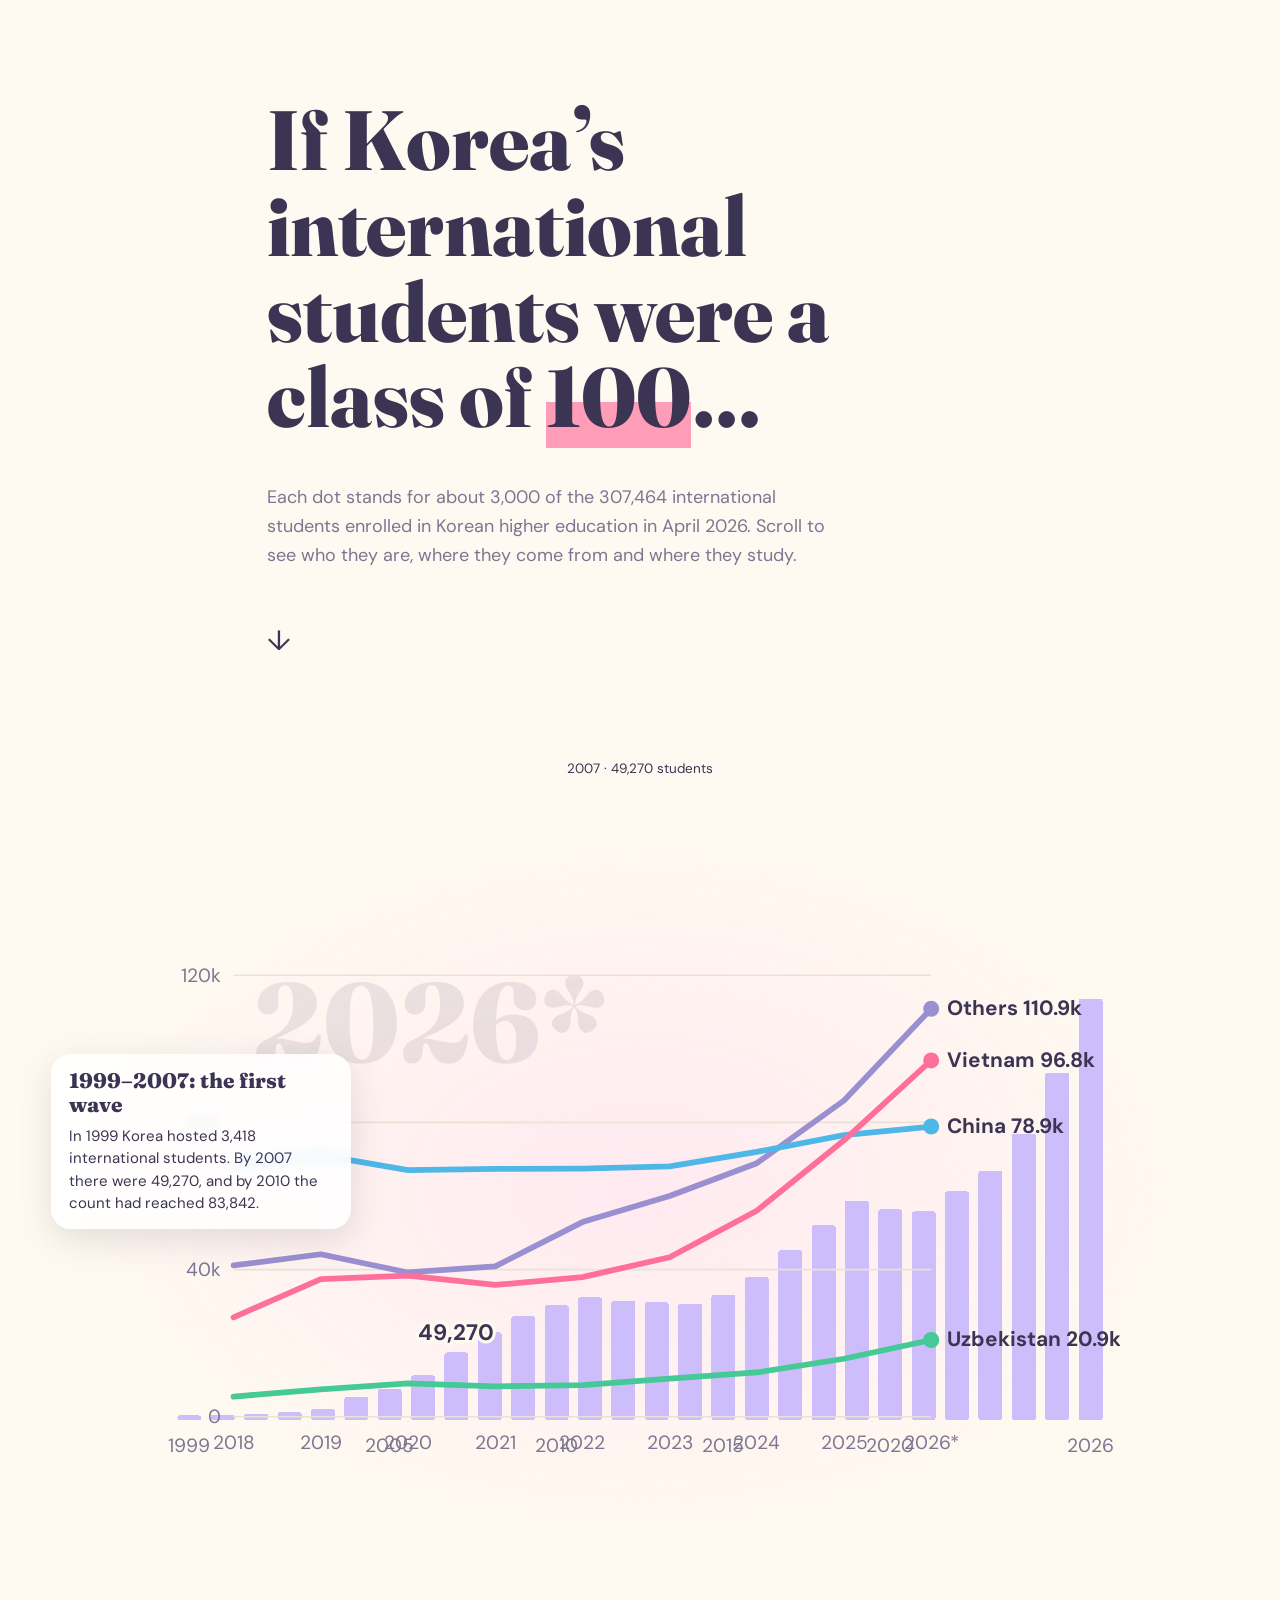
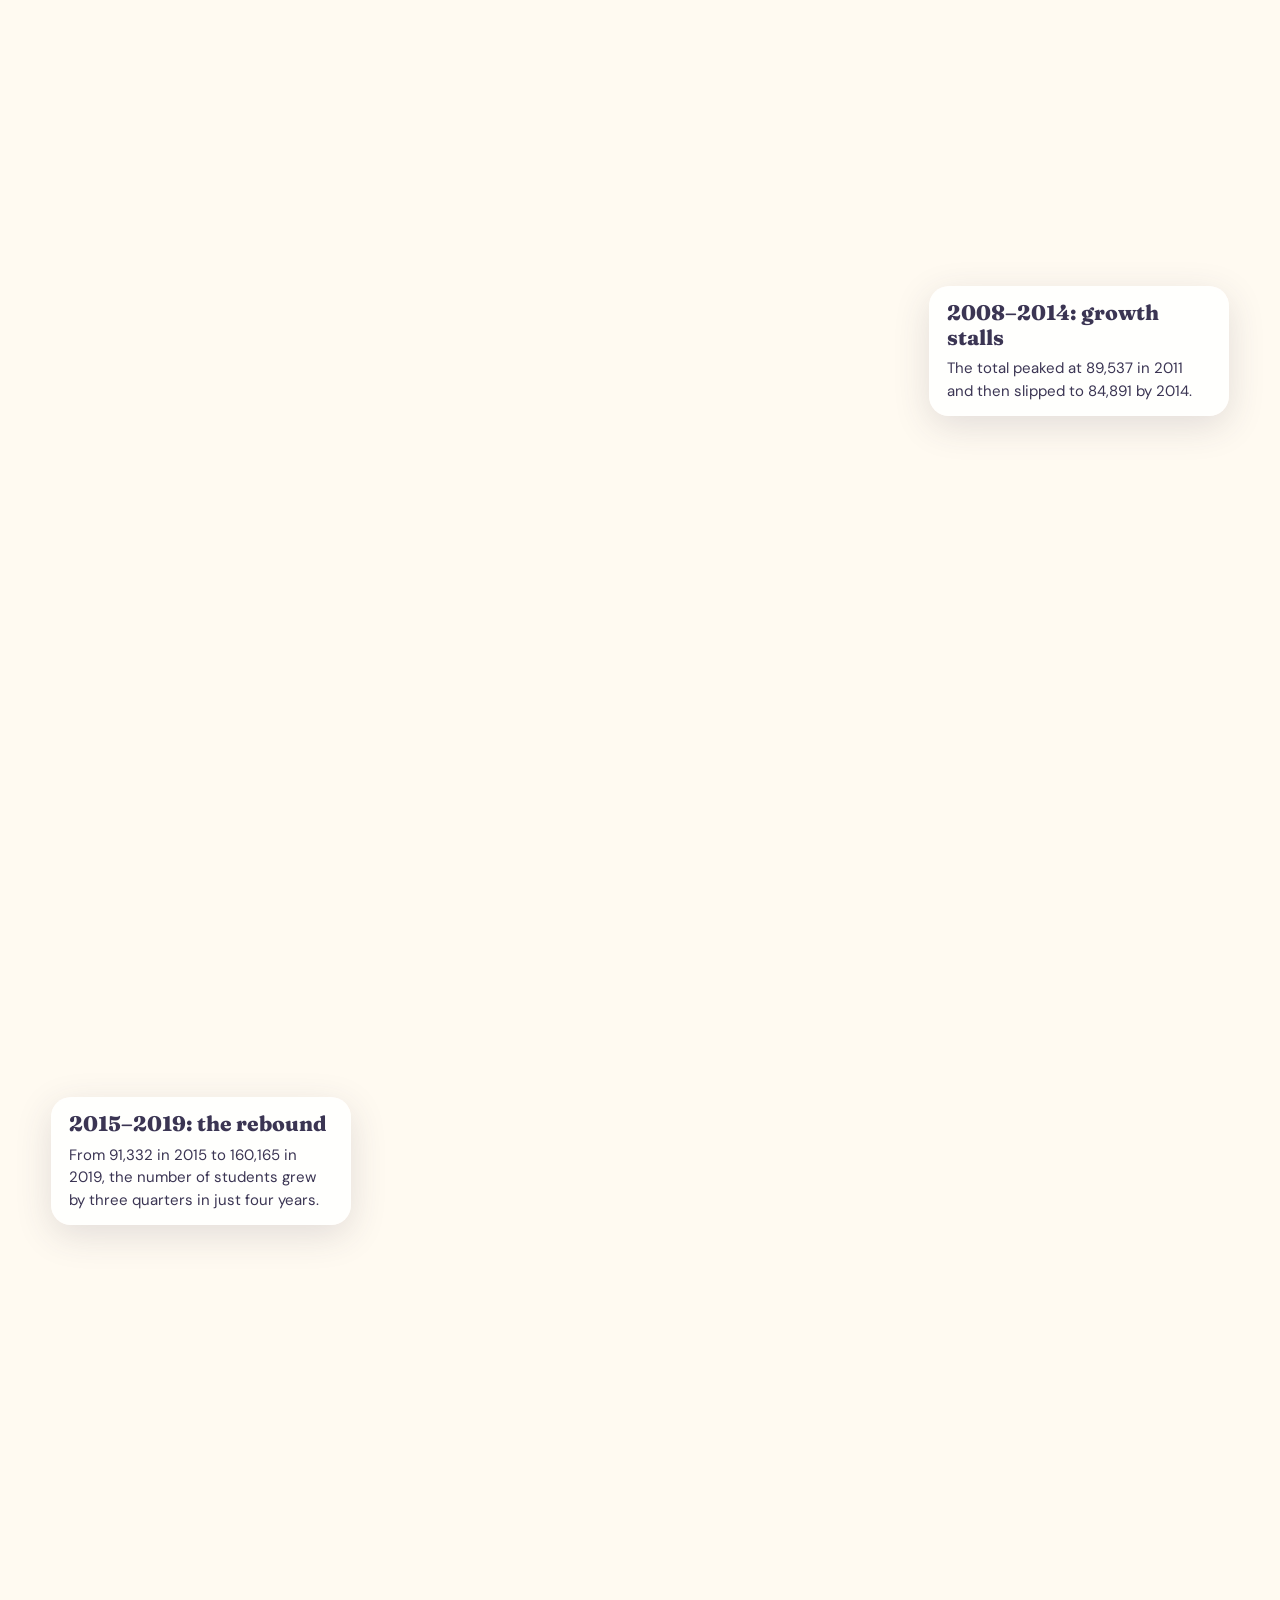
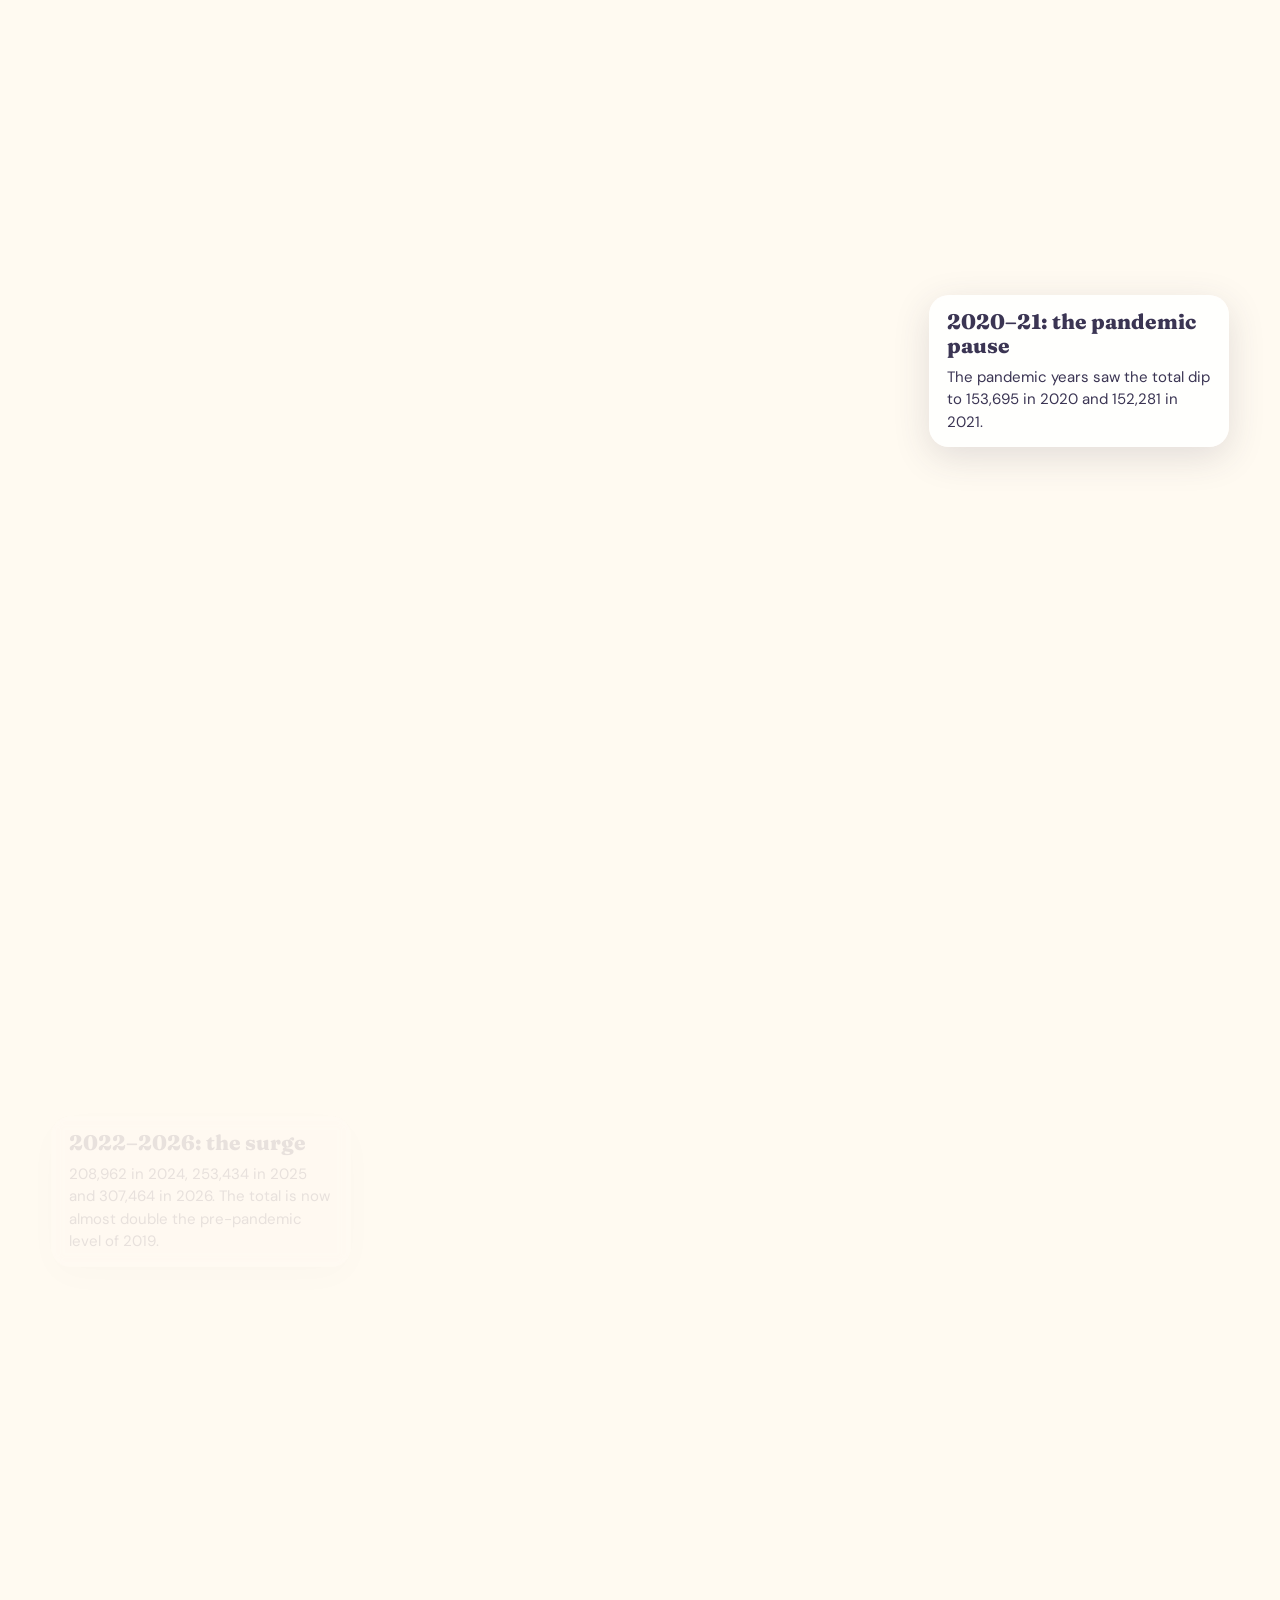
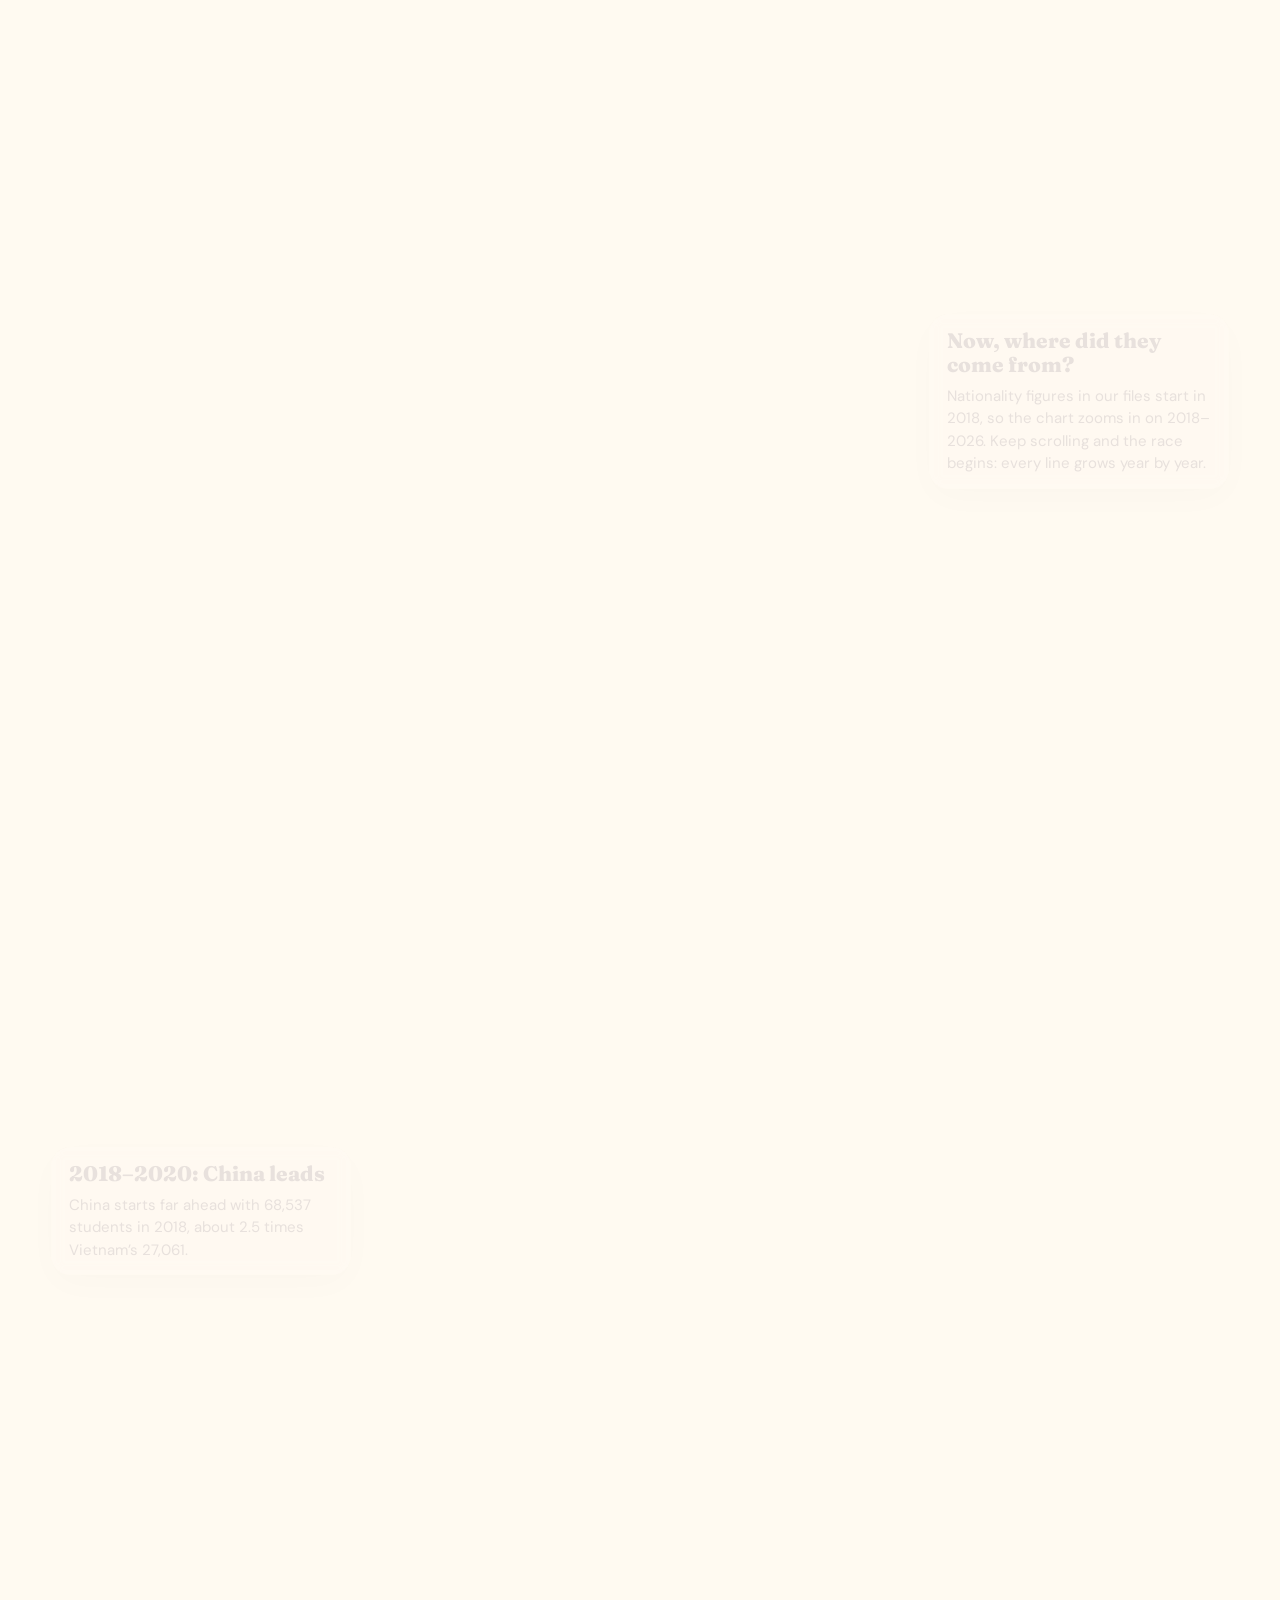
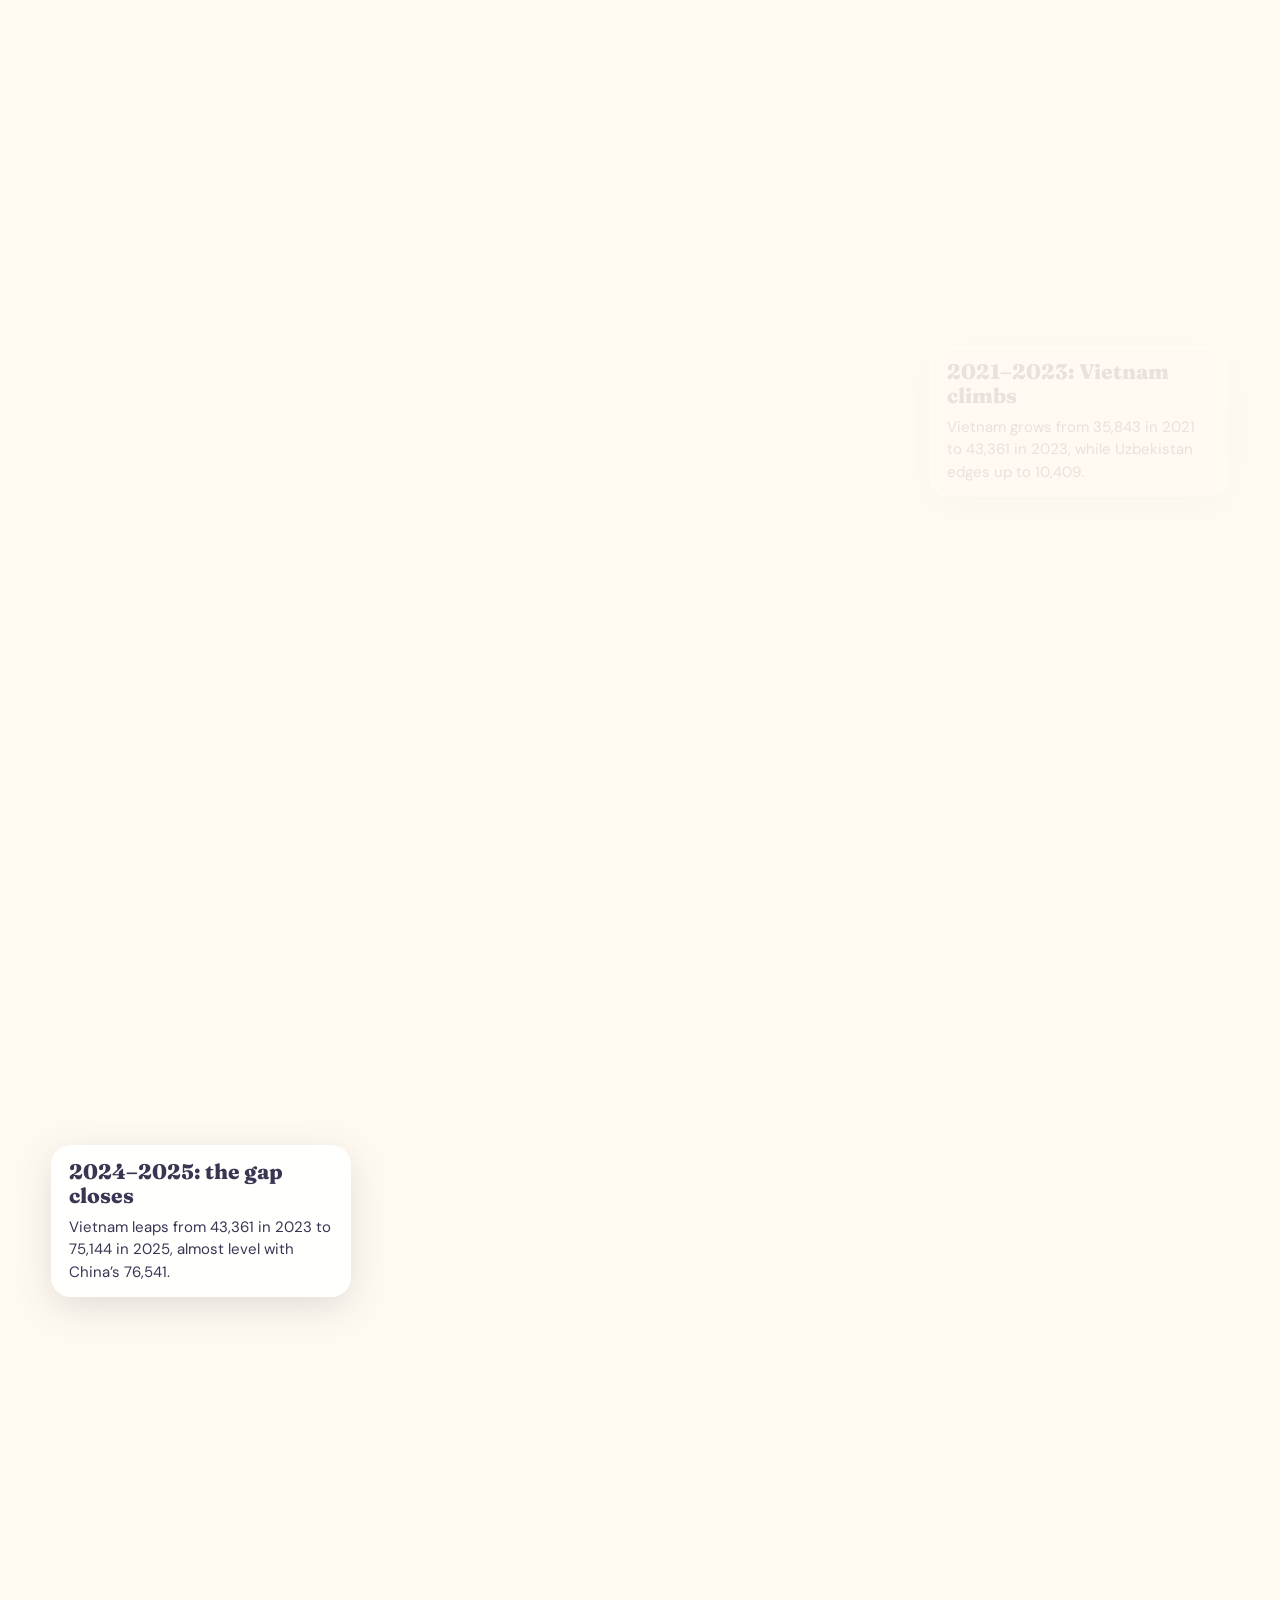
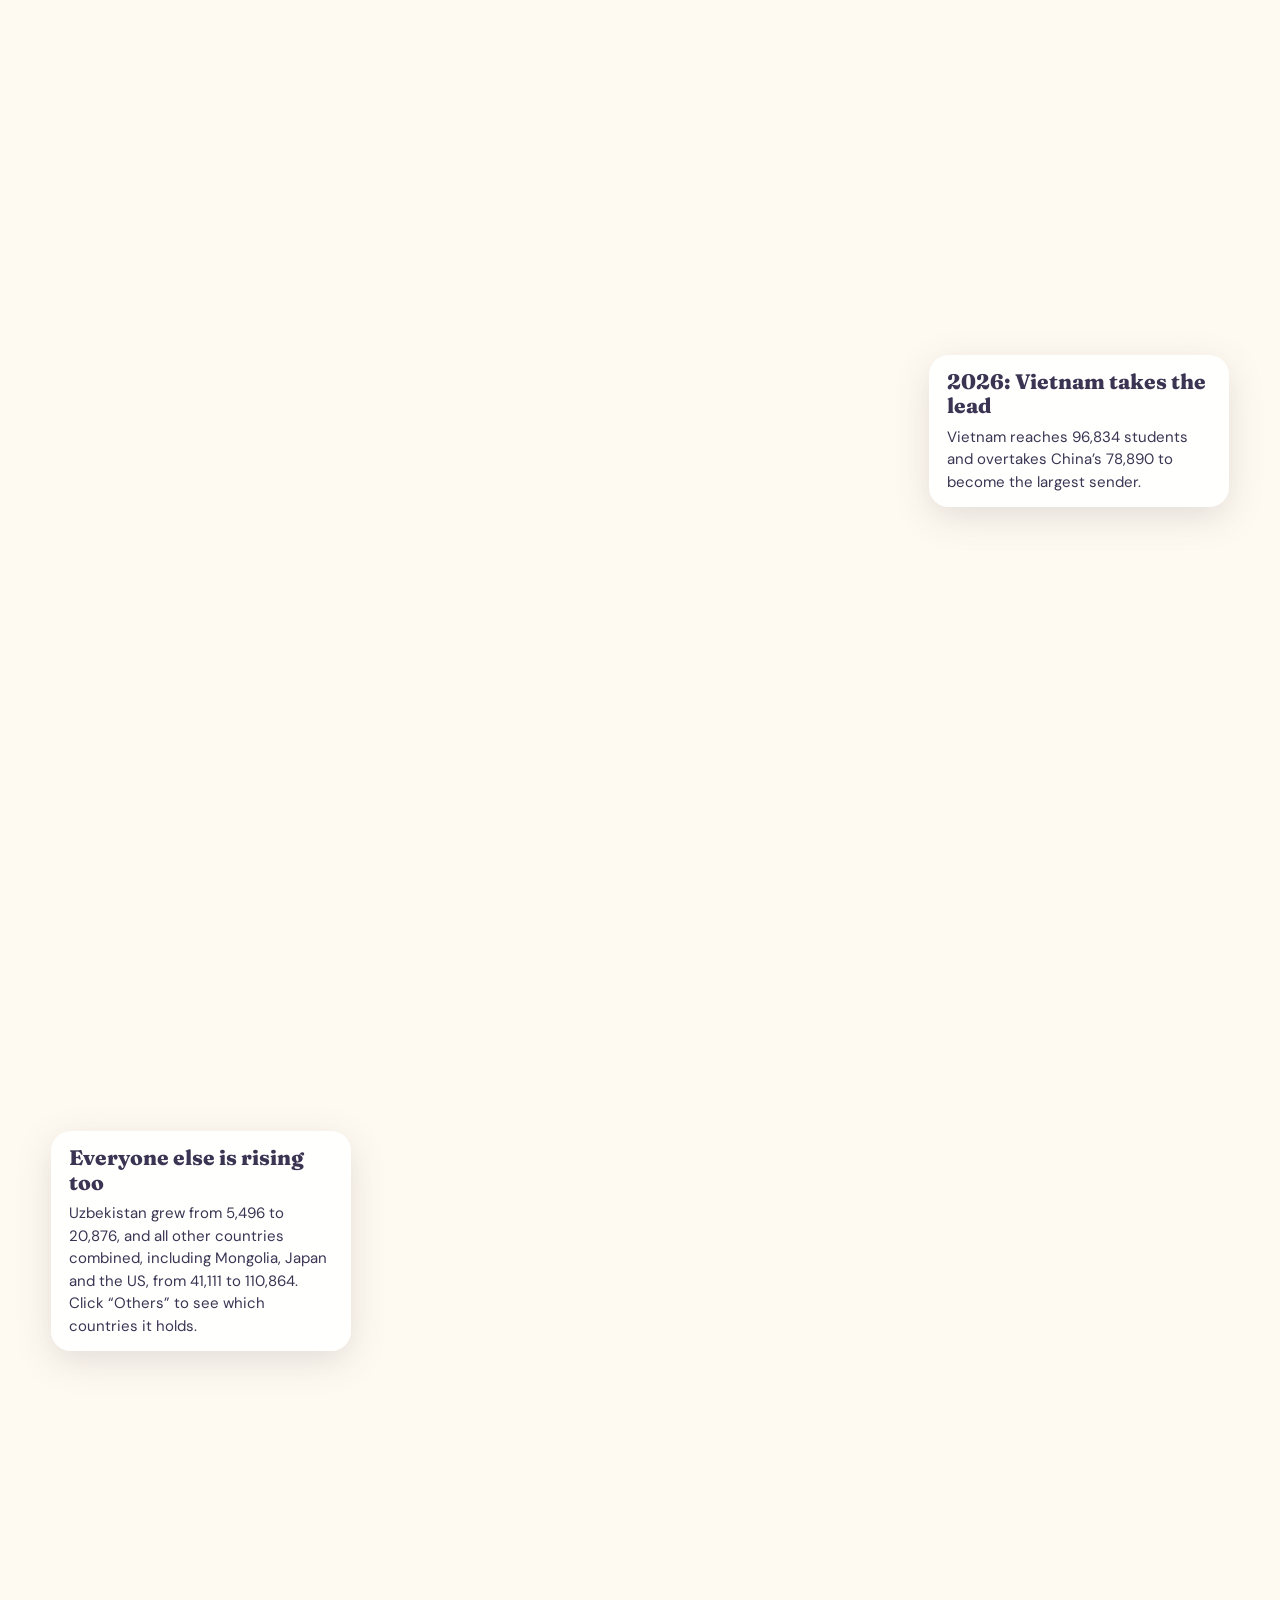
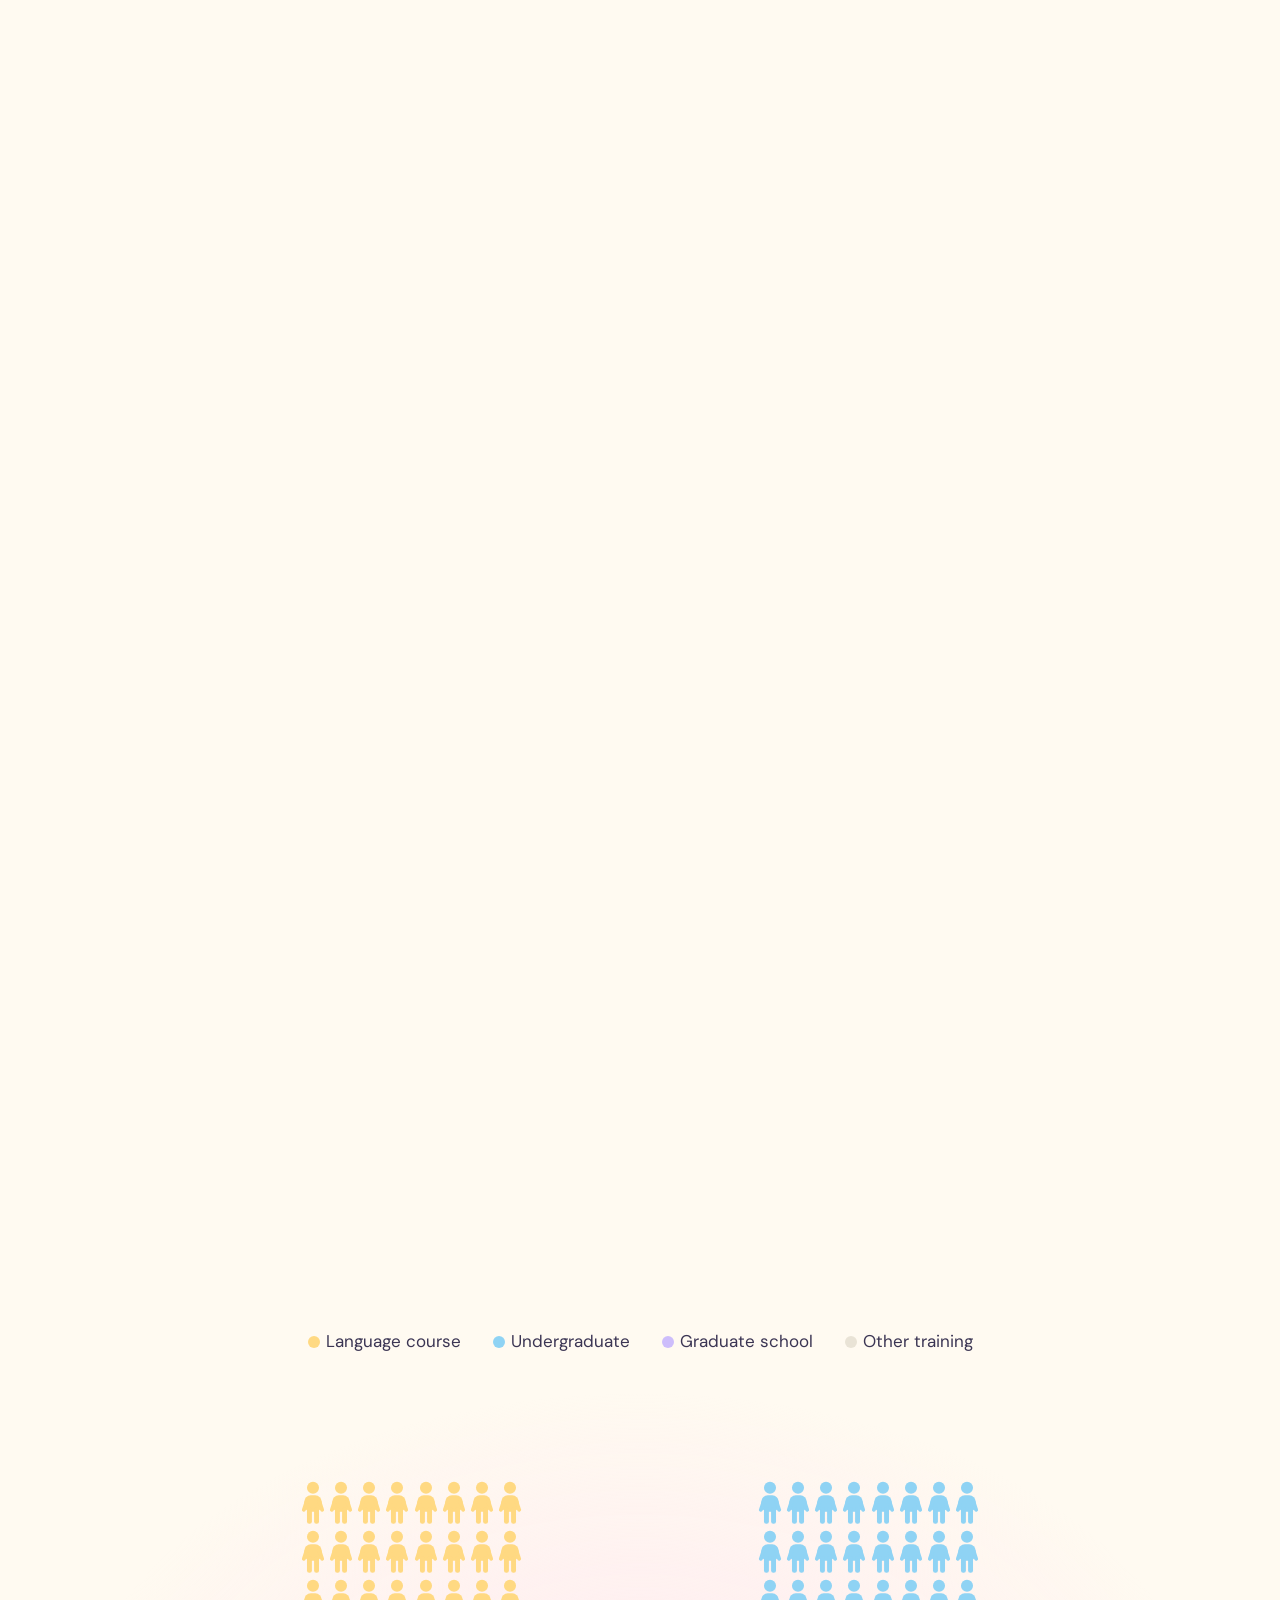
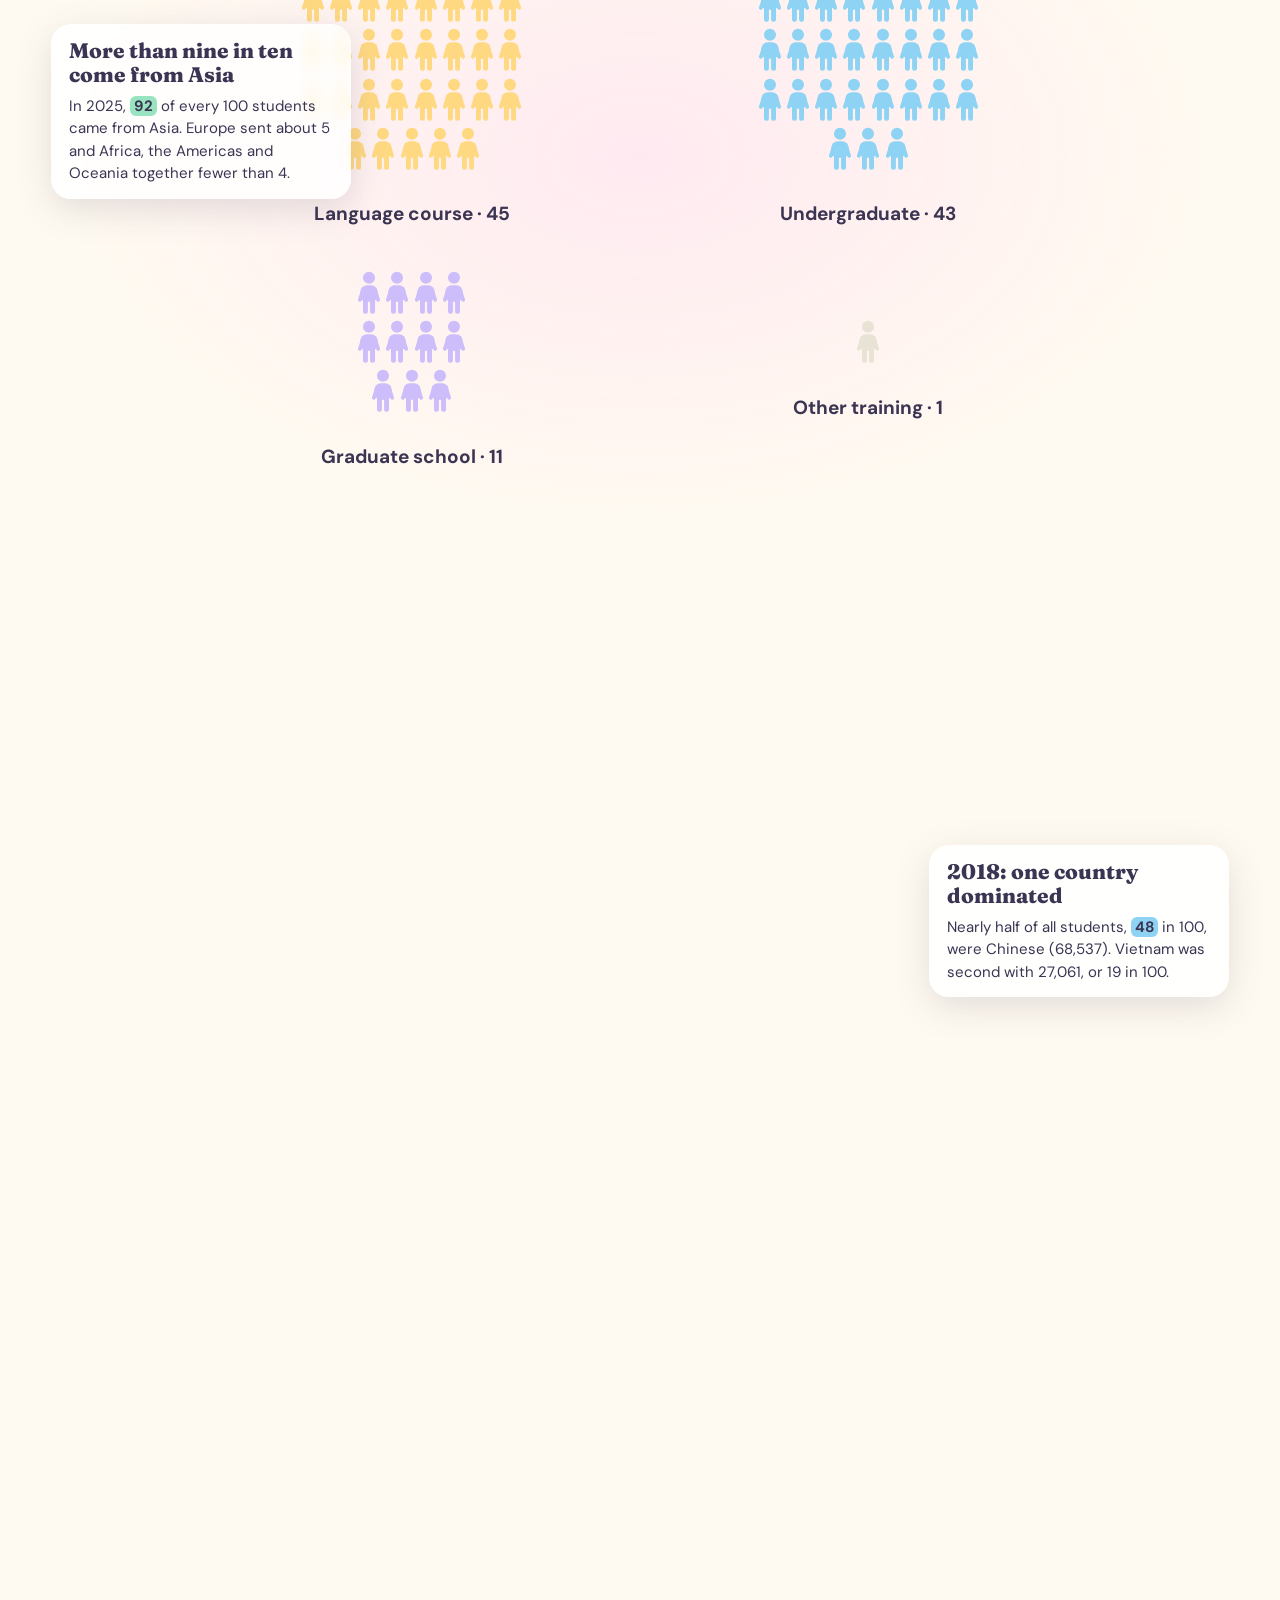
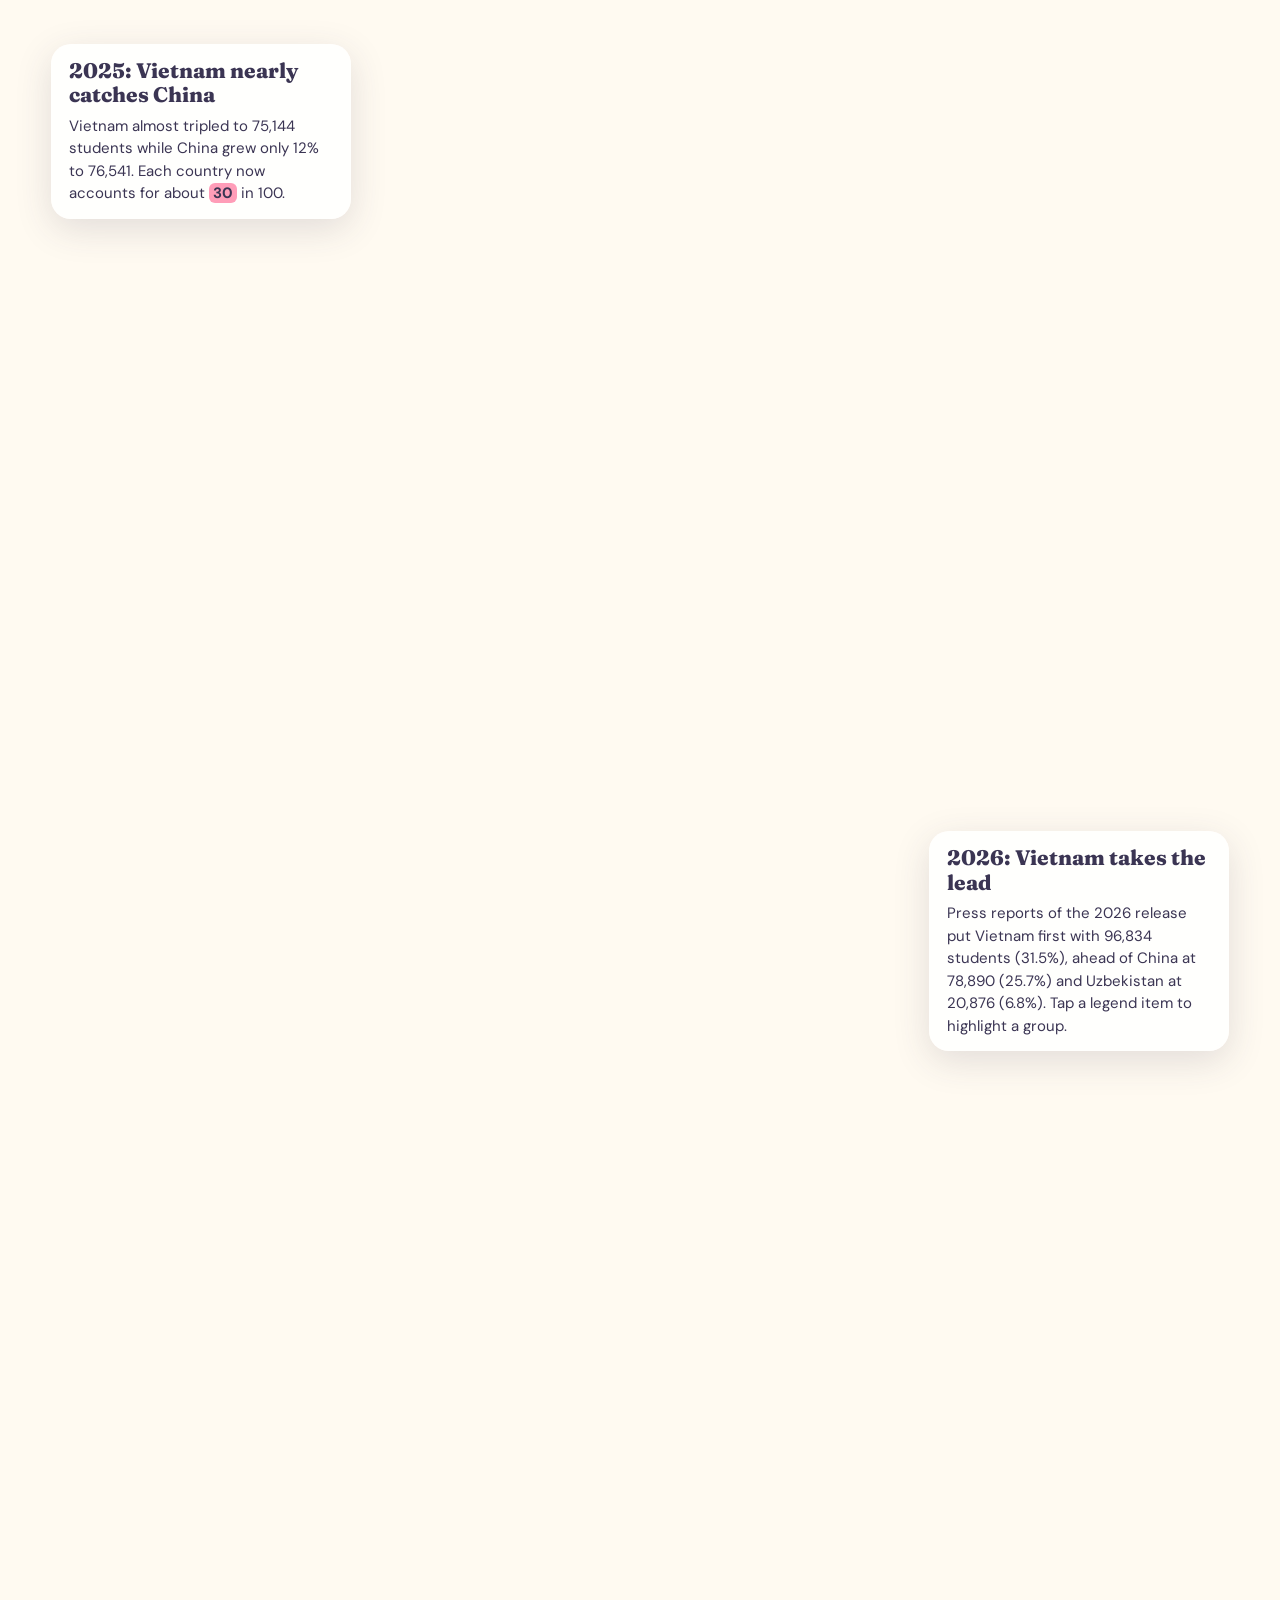
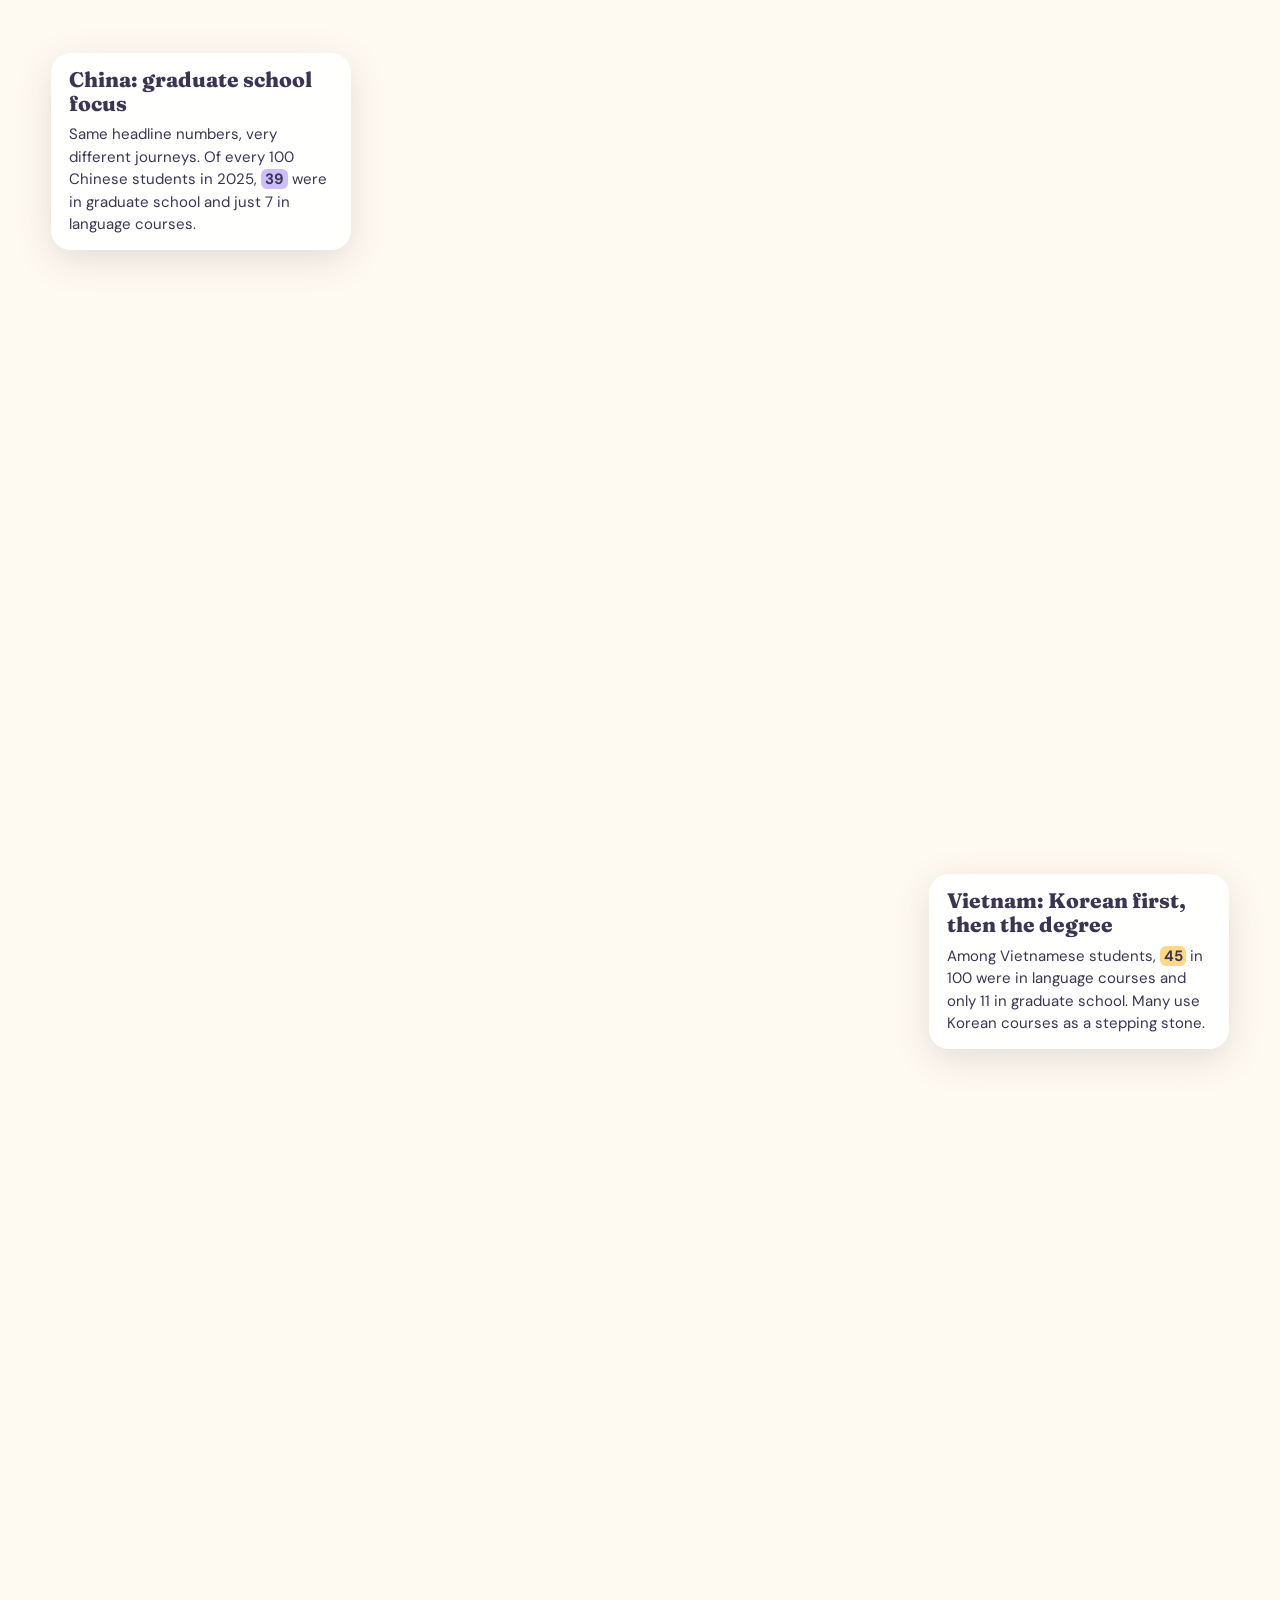
==== index.html @ 32364f29 "Add files via upload" ====
<!DOCTYPE html>
<html lang="en">
<head>
  <meta charset="utf-8">
  <meta name="viewport" content="width=device-width, initial-scale=1, viewport-fit=cover">
  <title>100 students: who studies in Korea</title>
  <meta name="description" content="An interactive scrollytelling visualization exploring the 307,464 international students enrolled in Korean higher education in April 2026.">
  <link rel="icon" type="image/svg+xml" href="./favicon.svg">
  <link rel="preconnect" href="https://fonts.googleapis.com">
  <link rel="preconnect" href="https://fonts.gstatic.com" crossorigin>
  <link href="https://fonts.googleapis.com/css2?family=Fraunces:opsz,wght@9..144,600;9..144,800&family=DM+Sans:wght@400;500;700&display=swap" rel="stylesheet">
  <link rel="stylesheet" href="./css/styles.css">
</head>
<body>
  <div class="prog" id="prog" aria-hidden="true"></div>

  <header>
    <h1>If Korea’s international students were a class of <mark>100</mark>…</h1>
    <p>Each dot stands for about 3,000 of the 307,464 international students enrolled in Korean higher education in April 2026. Scroll to see who they are, where they come from and where they study.</p>
    <div class="arrow" aria-hidden="true">↓</div>
  </header>

  <noscript>
    <p class="noscript-msg">This interactive story requires JavaScript to render charts, maps and scroll animations.</p>
  </noscript>

  <main>
    <div class="wrap" id="w2">
      <div class="steps" id="steps2"></div>
      <div class="viz">
        <div class="cw">
          <svg class="tl" id="chart" viewBox="0 0 600 330" role="img" aria-label="Total international students in Korea from 1999 to 2026"></svg>
          <svg class="tl" id="chart2" viewBox="0 0 600 330" role="img" aria-label="International students in Korea by nationality from 2018 to 2026"></svg>
        </div>
        <div class="legend" id="legend2"></div>
        <div class="drill" id="drill" role="dialog" aria-modal="true" aria-label="Country breakdown inside Others"></div>
      </div>
    </div>

    <div class="wrap" id="w1">
      <div class="steps" id="steps"></div>
      <div class="viz">
        <div class="stage" id="stage">
          <svg class="map" id="map" viewBox="-60 0 440 379" role="img" aria-label="Map of international students across South Korean provinces"></svg>
        </div>
        <div class="bars" id="bars"></div>
        <div class="legend" id="legend"></div>
      </div>
    </div>
  </main>

  <footer>
    <h2>What comes next?</h2>
    <p>Korea passed its 300,000-student target a year ahead of schedule. The question is no longer how many students will come, but whether the country can educate and retain them.</p>
    <p><b>Sources:</b> Ministry of Education and KEDI, international student statistics for 2025 and 2026 (provincial, degree-level and gender tables), 2025 statistics by country, university and funding type, and the historical series 1999–2024. Nationality figures for 2026 and the September 2026 policy shift come from press reports of the Ministry’s release (Korea Herald, Seoulz). The nationality chart starts in 2018 because earlier breakdowns are not in the files; “Others” means everyone except China, Vietnam and Uzbekistan, and includes Mongolia in every year because 2026 is not split further. Province boundaries come from Statistics Korea (KOSTAT, 2018) and are simplified for display. Dots are rounded to 100 and are a visual simplification; 2018 and 2025 nationality shares are from the KEDI workbook.</p>
  </footer>

  <script defer src="./js/data.js"></script>
  <script defer src="./js/app.js"></script>
</body>
</html>
---- css/styles.css ----
/* ==========================================================================
   Theme Tokens & Base Reset
   ========================================================================== */
:root {
  --bg: #fffaf1;
  --card: #ffffffd9;
  --ink: #3b3553;
  --mute: #7c7692;
  --v: #ff9db8;
  --c: #8fd3f4;
  --u: #98e4c0;
  --l: #ffd982;
  --o: #cdbdfb;
  --n: #e9e3d6;
  --g: #c3cbe0;
  --glow: #ffe9f0;
}

@media (prefers-color-scheme: dark) {
  :root:not([data-theme="light"]) {
    --bg: #2b2840;
    --card: #383454e6;
    --ink: #fbf6ea;
    --mute: #bdb6d6;
    --n: #4a4666;
    --g: #6d6a8c;
    --glow: #3b3660;
  }
}

:root[data-theme="dark"] {
  --bg: #2b2840;
  --card: #383454e6;
  --ink: #fbf6ea;
  --mute: #bdb6d6;
  --n: #4a4666;
  --g: #6d6a8c;
  --glow: #3b3660;
}

*,
*::before,
*::after {
  box-sizing: border-box;
}

html {
  scroll-padding-top: env(safe-area-inset-top, 0px);
}

body {
  margin: 0;
  background: var(--bg);
  color: var(--ink);
  font: 400 18px/1.6 "DM Sans", system-ui, sans-serif;
}

.noscript-msg {
  max-width: 640px;
  margin: 2rem auto;
  padding: 1rem 1.25rem;
  border-radius: 12px;
  background: var(--card);
  color: var(--ink);
  text-align: center;
}

/* ==========================================================================
   Progress Bar & Header / Footer
   ========================================================================== */
.prog {
  position: fixed;
  top: 0;
  left: 0;
  height: 4px;
  background: var(--v);
  width: 0;
  z-index: 9;
}

header {
  min-height: 80vh;
  display: flex;
  flex-direction: column;
  justify-content: center;
  padding: calc(8vh + env(safe-area-inset-top, 0px)) 6vw 8vh;
  max-width: 900px;
  margin: auto;
}

h1 {
  font: 800 clamp(40px, 8vw, 84px)/1.02 Fraunces, Georgia, serif;
  margin: 0.3em 0;
}

h1 mark {
  background: linear-gradient(transparent 55%, var(--v) 55%);
  color: inherit;
}

header p {
  max-width: 560px;
  color: var(--mute);
}

.arrow {
  margin-top: 2rem;
  font-size: 28px;
  animation: bounce 1.6s infinite;
}

@keyframes bounce {
  50% {
    transform: translateY(8px);
  }
}

footer {
  max-width: 700px;
  margin: auto;
  padding: 12vh 6vw calc(10vh + env(safe-area-inset-bottom, 0px));
  color: var(--mute);
  font-size: 14px;
}

footer h2 {
  font: 800 30px Fraunces, Georgia, serif;
  color: var(--ink);
}

/* ==========================================================================
   Scrollytelling Layout (Full-Screen Sticky Graphics + Floating Cards)
   ========================================================================== */
.wrap {
  display: flex;
  flex-direction: column;
  max-width: none;
  margin: 0;
  padding: 0;
}

.viz {
  order: -1;
  position: sticky;
  top: 0;
  height: 100vh;
  z-index: 1;
  display: flex;
  flex-direction: column;
  justify-content: center;
  align-items: center;
  padding: 7vh 0 3vh;
  overflow: hidden;
}

.viz::before {
  content: "";
  position: absolute;
  inset: 0;
  background: radial-gradient(ellipse 62% 56% at 50% 50%, var(--glow), transparent 72%);
  z-index: -1;
}

.steps {
  margin-top: -100vh;
  position: relative;
  z-index: 3;
  pointer-events: none;
  padding-bottom: 30vh;
}

#steps2 {
  padding-bottom: 140vh;
}

.step {
  min-height: 90vh;
  padding: 0 4vw;
  display: flex;
  justify-content: flex-start;
  align-items: center;
}

.step:nth-child(even) {
  justify-content: flex-end;
}

.step .box {
  pointer-events: auto;
  background: var(--card);
  border-radius: 20px;
  max-width: 300px;
  padding: 14px 18px;
  font-size: 15px;
  line-height: 1.5;
  box-shadow: 0 10px 36px #3b355326;
  backdrop-filter: blur(6px);
  opacity: 0.12;
  transform: translateY(10px);
  transition: opacity 0.5s, transform 0.5s;
}

.step.on .box {
  opacity: 1;
  transform: none;
}

.step h2 {
  font: 800 21px/1.15 Fraunces, Georgia, serif;
  margin: 0 0 0.4em;
}

.step p {
  margin: 0;
}

b.k {
  padding: 0 0.25em;
  border-radius: 6px;
  color: #3b3553;
}

/* ==========================================================================
   Legends
   ========================================================================== */
.legend {
  position: absolute;
  top: calc(env(safe-area-inset-top, 0px) + 2.2vh);
  left: 50%;
  transform: translateX(-50%);
  display: flex;
  flex-wrap: wrap;
  gap: 6px 14px;
  justify-content: center;
  margin: 0;
  width: min(94%, 760px);
  font-size: clamp(13px, 1.4vw, 17px);
  text-align: center;
  z-index: 4;
}

.legend span,
.legend button {
  font: inherit;
  color: inherit;
  background: transparent;
  border: 0;
  padding: 2px 9px;
  border-radius: 99px;
  transition: background 0.3s, box-shadow 0.3s;
}

.legend button {
  cursor: pointer;
}

.legend button:focus-visible,
.dx:focus-visible {
  outline: 2px solid var(--ink);
  outline-offset: 2px;
}

.legend button.sel {
  background: var(--n);
}

.legend span.cap {
  cursor: default;
  color: var(--mute);
  font-size: 13px;
}

.legend span.cap2 {
  cursor: default;
  display: block;
  width: 100%;
  color: var(--ink);
  font-size: 13.5px;
  min-height: 20px;
}

.legend i {
  display: inline-block;
  width: 12px;
  height: 12px;
  border-radius: 50%;
  margin-right: 6px;
  vertical-align: -1px;
}

.legend .pulse {
  animation: pulse 1.6s ease-in-out infinite;
}

@keyframes pulse {
  50% {
    box-shadow: 0 0 0 6px #b9a2f566;
  }
}

.legend .oth-btn {
  text-decoration: underline dotted;
}

/* ==========================================================================
   Timeline & Nationality Line Race Charts
   ========================================================================== */
.cw {
  display: grid;
  width: min(96%, 960px);
}

.cw > svg {
  grid-area: 1 / 1;
  width: 100%;
  max-height: 72vh;
  transition: opacity 0.8s, transform 0.8s;
}

.tl {
  width: min(96%, 960px);
  max-height: 72vh;
  height: auto;
}

.seg {
  transition: fill 0.6s, opacity 0.6s;
  shape-rendering: crispEdges;
}

.hy {
  cursor: pointer;
}

.tl text {
  fill: var(--mute);
  font: 12px "DM Sans", sans-serif;
}

.tl .tv {
  fill: var(--ink);
  font-weight: 700;
  font-size: 14px;
  paint-order: stroke;
  stroke: var(--bg);
  stroke-width: 4px;
  stroke-linejoin: round;
}

#chart.gone {
  opacity: 0;
  transform: scale(0.94) translateY(14px);
  pointer-events: none;
}

#chart2 {
  opacity: 0;
  pointer-events: none;
}

#chart2.live {
  opacity: 1;
  pointer-events: auto;
}

.lg {
  transition: opacity 0.5s;
}

#yr {
  font: 800 70px Fraunces, Georgia, serif;
  fill: var(--ink);
  opacity: 0.1;
}

.gridl {
  stroke: var(--n);
  stroke-width: 1;
}

#chart2 .el {
  fill: var(--ink);
  font-weight: 700;
  font-size: 13px;
}

/* ==========================================================================
   "Others" Drill-down Overlay
   ========================================================================== */
.drill {
  position: absolute;
  inset: 0;
  z-index: 6;
  display: none;
  flex-direction: column;
  align-items: center;
  justify-content: center;
  gap: 6px;
  padding: 6vh 4vw 4vh;
  text-align: center;
  background: color-mix(in srgb, var(--bg) 94%, transparent);
  backdrop-filter: blur(4px);
}

.drill.show {
  display: flex;
}

.drill h3 {
  font: 800 clamp(20px, 2.4vw, 28px) Fraunces, Georgia, serif;
  margin: 0;
}

.drill p {
  margin: 0 0 6px;
  color: var(--mute);
  font-size: 14px;
  max-width: 560px;
}

.drill small {
  color: var(--mute);
  font-size: 12px;
  margin-top: 4px;
}

.dbars {
  display: flex;
  flex-direction: column;
  gap: 7px;
  width: min(94%, 720px);
}

.drill .bar {
  height: 22px;
}

.drill .row .lab {
  width: 130px;
}

.dx {
  position: absolute;
  top: calc(env(safe-area-inset-top, 0px) + 14px);
  right: 16px;
  width: 38px;
  height: 38px;
  border-radius: 50%;
  border: 0;
  background: var(--n);
  color: var(--ink);
  font-size: 24px;
  line-height: 1;
  cursor: pointer;
}

/* ==========================================================================
   100-Student Stage, Animated Figures & Korea Map
   ========================================================================== */
.stage {
  position: relative;
  width: min(94%, 920px, calc(74vh * 1.161));
  aspect-ratio: 440 / 379;
}

.stage.hide {
  display: none;
}

.stage .map {
  display: block;
  position: absolute;
  inset: 0;
  width: 100%;
  height: 100%;
  opacity: 0;
  pointer-events: none;
  transition: opacity 0.6s;
}

.stage .map.show {
  opacity: 1;
  pointer-events: auto;
}

.prov {
  stroke: var(--bg);
  stroke-width: 1.2;
  transition: fill 0.6s;
  cursor: pointer;
}

.prov:hover {
  stroke: var(--ink);
}

.mt {
  font: 600 8.5px "DM Sans", sans-serif;
  fill: #3b3553;
  pointer-events: none;
  text-anchor: middle;
}

.mt .mv {
  font-weight: 800;
  font-size: 10px;
}

.mo {
  font: 700 9.5px "DM Sans", sans-serif;
  fill: var(--ink);
}

.ml {
  stroke: var(--mute);
  stroke-width: 0.8;
}

.rw {
  width: 100%;
  display: flex;
  flex-direction: column;
  align-items: center;
}

.ramp {
  width: 200px;
  height: 10px;
  border-radius: 6px;
}

.rl {
  display: flex;
  justify-content: space-between;
  width: 200px;
  font-size: 12px;
  color: var(--mute);
}

.dot {
  position: absolute;
  left: 50%;
  top: 50%;
  width: 3.4%;
  aspect-ratio: 24 / 40;
  color: var(--n);
  transform: translate(-50%, -50%) scale(var(--s, 1));
  transition:
    left 1.1s cubic-bezier(0.3, 0.7, 0.2, 1),
    top 1.1s cubic-bezier(0.3, 0.7, 0.2, 1),
    color 0.6s,
    opacity 0.5s,
    transform 0.6s;
  pointer-events: none;
  z-index: 2;
}

.dot.dim {
  opacity: 0.15;
}

.dot.off {
  opacity: 0 !important;
}

.dot svg {
  width: 100%;
  height: 100%;
  display: block;
  fill: currentColor;
  overflow: visible;
}

.dot .lg {
  transform-box: fill-box;
  transform-origin: 50% 0;
}

.dot .am {
  transform-box: fill-box;
  transform-origin: 50% 0;
}

.dot .am.a1 {
  transform: rotate(18deg);
}

.dot .am.a2 {
  transform: rotate(-18deg);
}

.walk .lg.l {
  animation: swing-left 0.46s ease-in-out infinite;
  animation-delay: var(--ph, 0s);
}

.walk .lg.r {
  animation: swing-right 0.46s ease-in-out infinite;
  animation-delay: var(--ph, 0s);
}

.walk .bob {
  animation: bob 0.23s ease-in-out infinite;
  animation-delay: var(--ph, 0s);
}

.walk .am.a1 {
  animation: swing-arm-1 0.46s ease-in-out infinite;
  animation-delay: var(--ph, 0s);
}

.walk .am.a2 {
  animation: swing-arm-2 0.46s ease-in-out infinite;
  animation-delay: var(--ph, 0s);
}

@keyframes swing-left {
  0%, 100% { transform: rotate(-26deg); }
  50% { transform: rotate(26deg); }
}

@keyframes swing-right {
  0%, 100% { transform: rotate(26deg); }
  50% { transform: rotate(-26deg); }
}

@keyframes bob {
  50% { transform: translateY(-1.2px); }
}

@keyframes swing-arm-1 {
  0%, 100% { transform: rotate(30deg); }
  50% { transform: rotate(6deg); }
}

@keyframes swing-arm-2 {
  0%, 100% { transform: rotate(-6deg); }
  50% { transform: rotate(-30deg); }
}

.gl {
  position: absolute;
  transform: translate(-50%, 0);
  font: 700 clamp(13px, 1.5vw, 19px) "DM Sans", sans-serif;
  text-align: center;
  white-space: nowrap;
  opacity: 0;
  transition: opacity 0.5s, left 0.9s, top 0.9s;
  z-index: 3;
  pointer-events: none;
  color: var(--ink);
}

/* ==========================================================================
   Horizontal Bar Charts
   ========================================================================== */
.bars {
  display: none;
  flex-direction: column;
  gap: 12px;
  width: min(94%, 760px);
}

.bars.show {
  display: flex;
}

.row {
  display: flex;
  align-items: center;
  gap: 8px;
}

.lab {
  width: 120px;
  flex: none;
  text-align: right;
  font-size: 15px;
  color: var(--mute);
  line-height: 1.2;
}

.track {
  position: relative;
  flex: 1;
  display: flex;
  align-items: center;
  gap: 8px;
  container-type: inline-size;
}

.bar {
  height: 30px;
  border-radius: 8px;
  width: 0;
  flex: none;
  overflow: hidden;
  transition: width 1.1s cubic-bezier(0.2, 0.8, 0.2, 1);
}

.bd {
  display: block;
  width: calc(var(--w) * 1cqw);
  padding: 5px 10px;
  font-size: 12px;
  line-height: 1.25;
  color: #4a2a9e;
  opacity: 0.78;
  font-weight: 600;
}

.val {
  font-size: 15px;
  white-space: nowrap;
}

/* ==========================================================================
   Responsive Breakpoints
   ========================================================================== */
@media (max-width: 760px) {
  .viz {
    padding: 11vh 0 30vh;
  }

  .stage {
    width: min(100%, calc(52vh * 1.161));
  }

  .tl,
  .cw > svg {
    width: 100%;
    max-height: 50vh;
  }

  .legend {
    font-size: 12.5px;
    top: calc(env(safe-area-inset-top, 0px) + 1.5vh);
  }

  .step,
  .step:nth-child(even) {
    min-height: 75vh;
    align-items: flex-end;
    justify-content: center;
    padding: 0 3vw 7vh;
  }

  .step .box {
    max-width: min(100%, 460px);
    font-size: 14px;
    padding: 12px 14px;
  }

  .step h2 {
    font-size: 18px;
  }

  .gl {
    font-size: 11px;
  }

  .bars {
    gap: 7px;
  }

  .bar {
    height: 20px;
  }

  .lab {
    width: 74px;
    font-size: 12px;
  }

  .val {
    font-size: 12px;
  }

  .bd {
    font-size: 10.5px;
    padding: 3px 6px;
  }

  .drill {
    padding: 9vh 3vw 28vh;
  }

  .drill .bar {
    height: 14px;
  }

  .dbars {
    gap: 4px;
  }

  .drill .row .lab {
    width: 86px;
  }

  .drill p {
    font-size: 12px;
  }
}

/* ==========================================================================
   Reduced Motion
   ========================================================================== */
@media (prefers-reduced-motion: reduce) {
  .arrow,
  .legend .pulse,
  .walk .lg,
  .walk .bob,
  .walk .am {
    animation: none;
  }

  .dot,
  .bar,
  .step .box,
  .cw > svg {
    transition-duration: 0.01ms !important;
  }
}
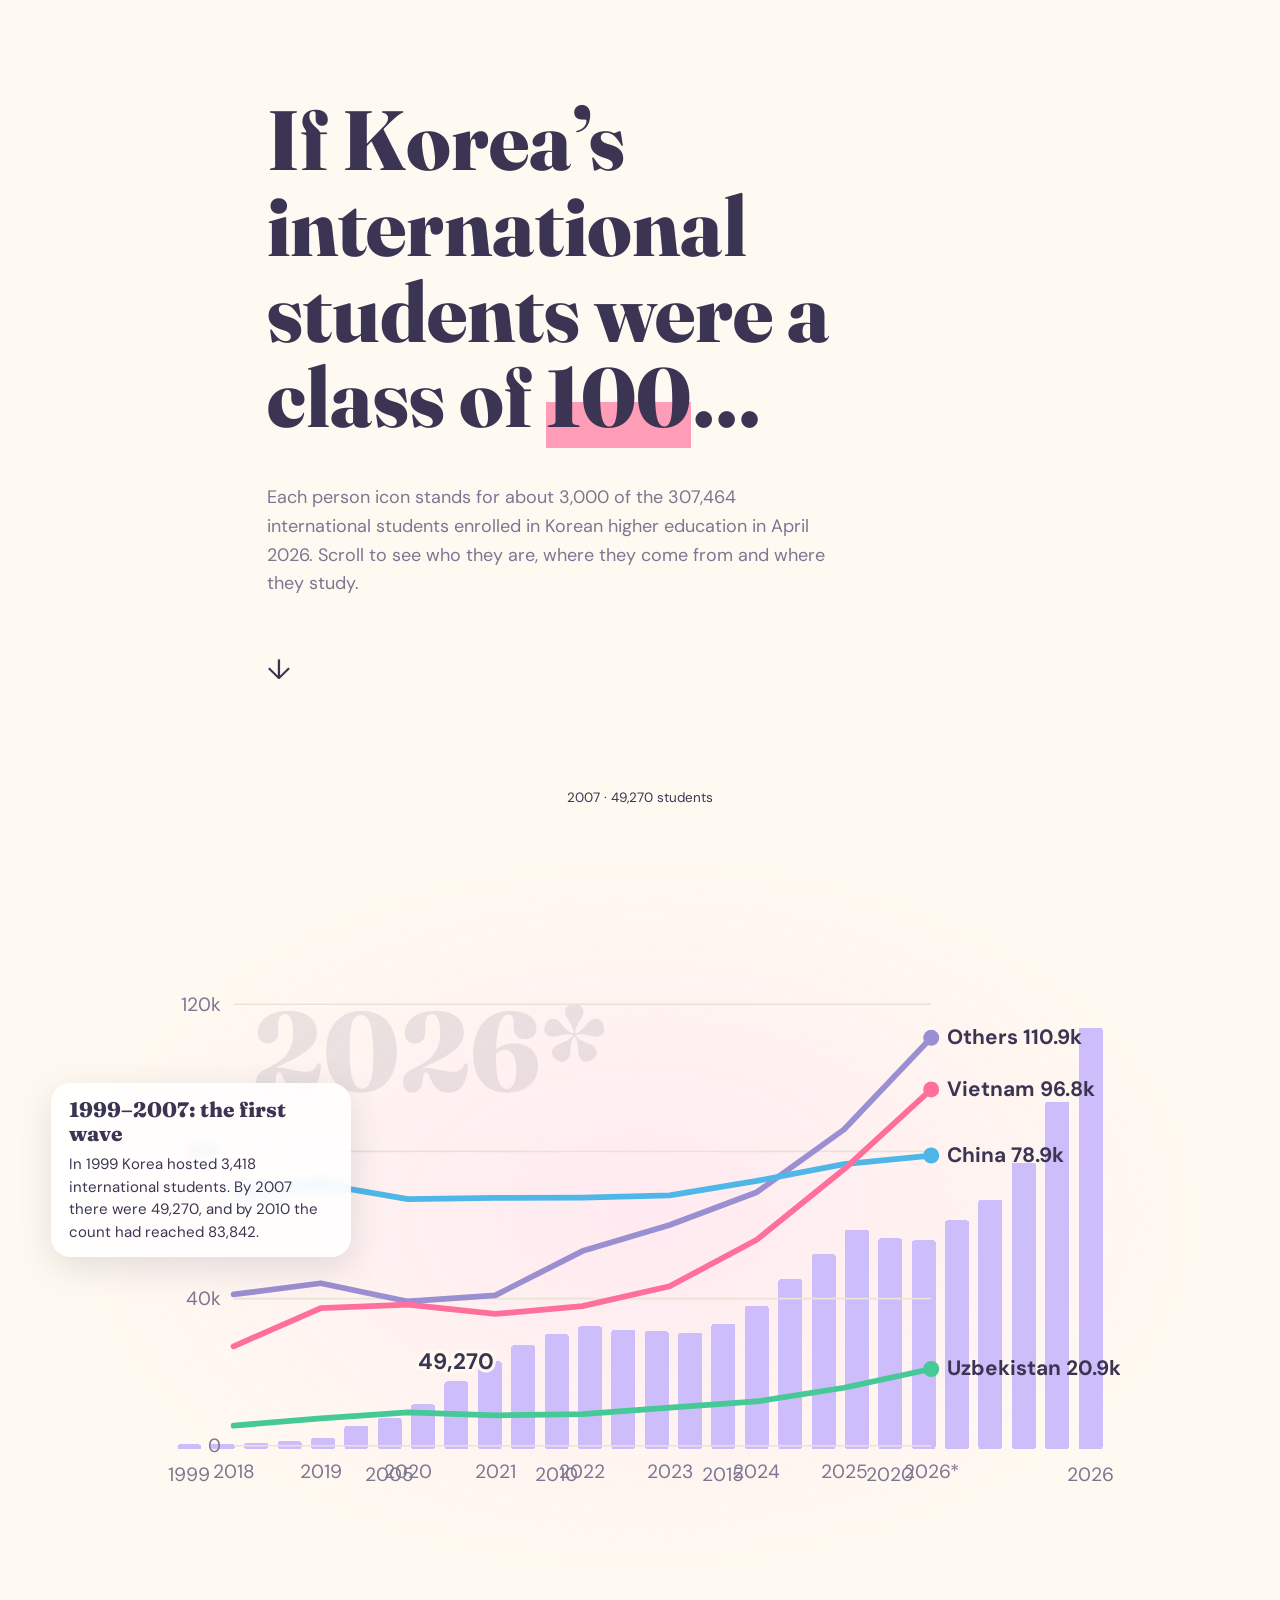
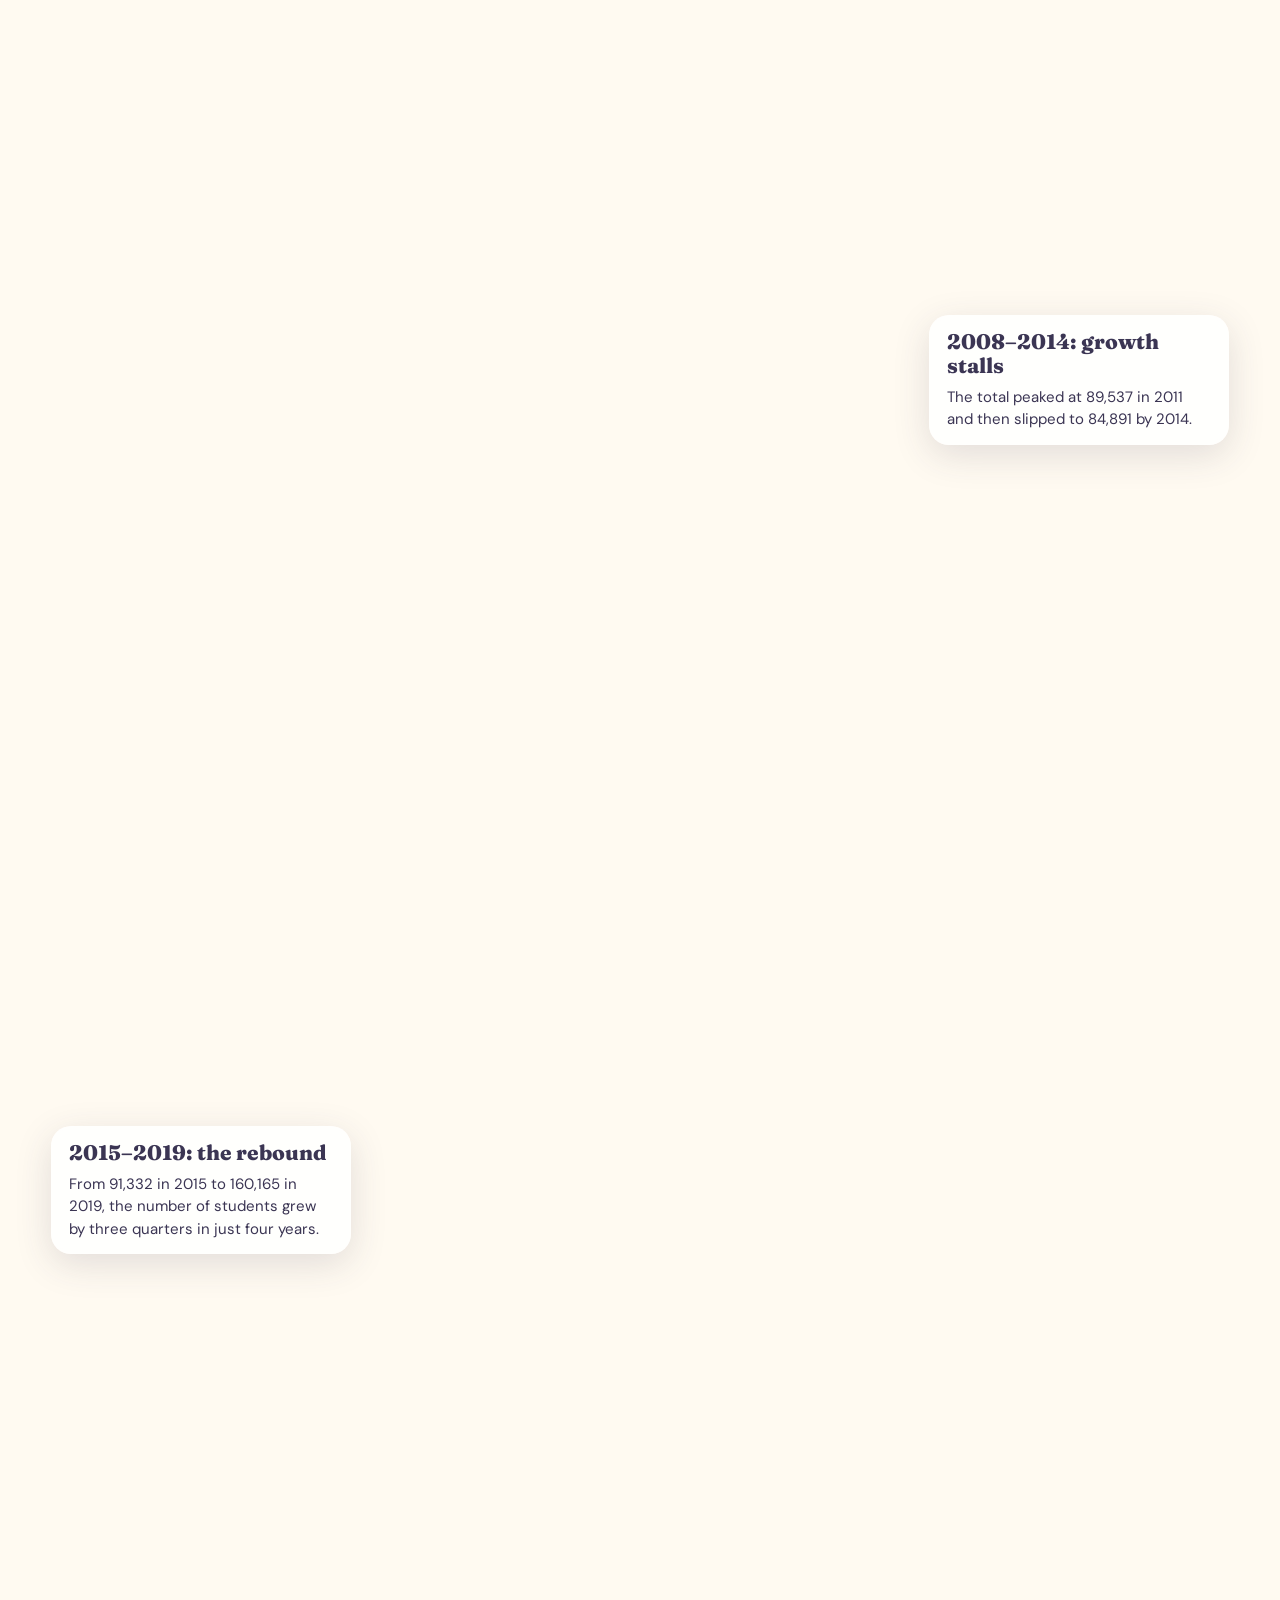
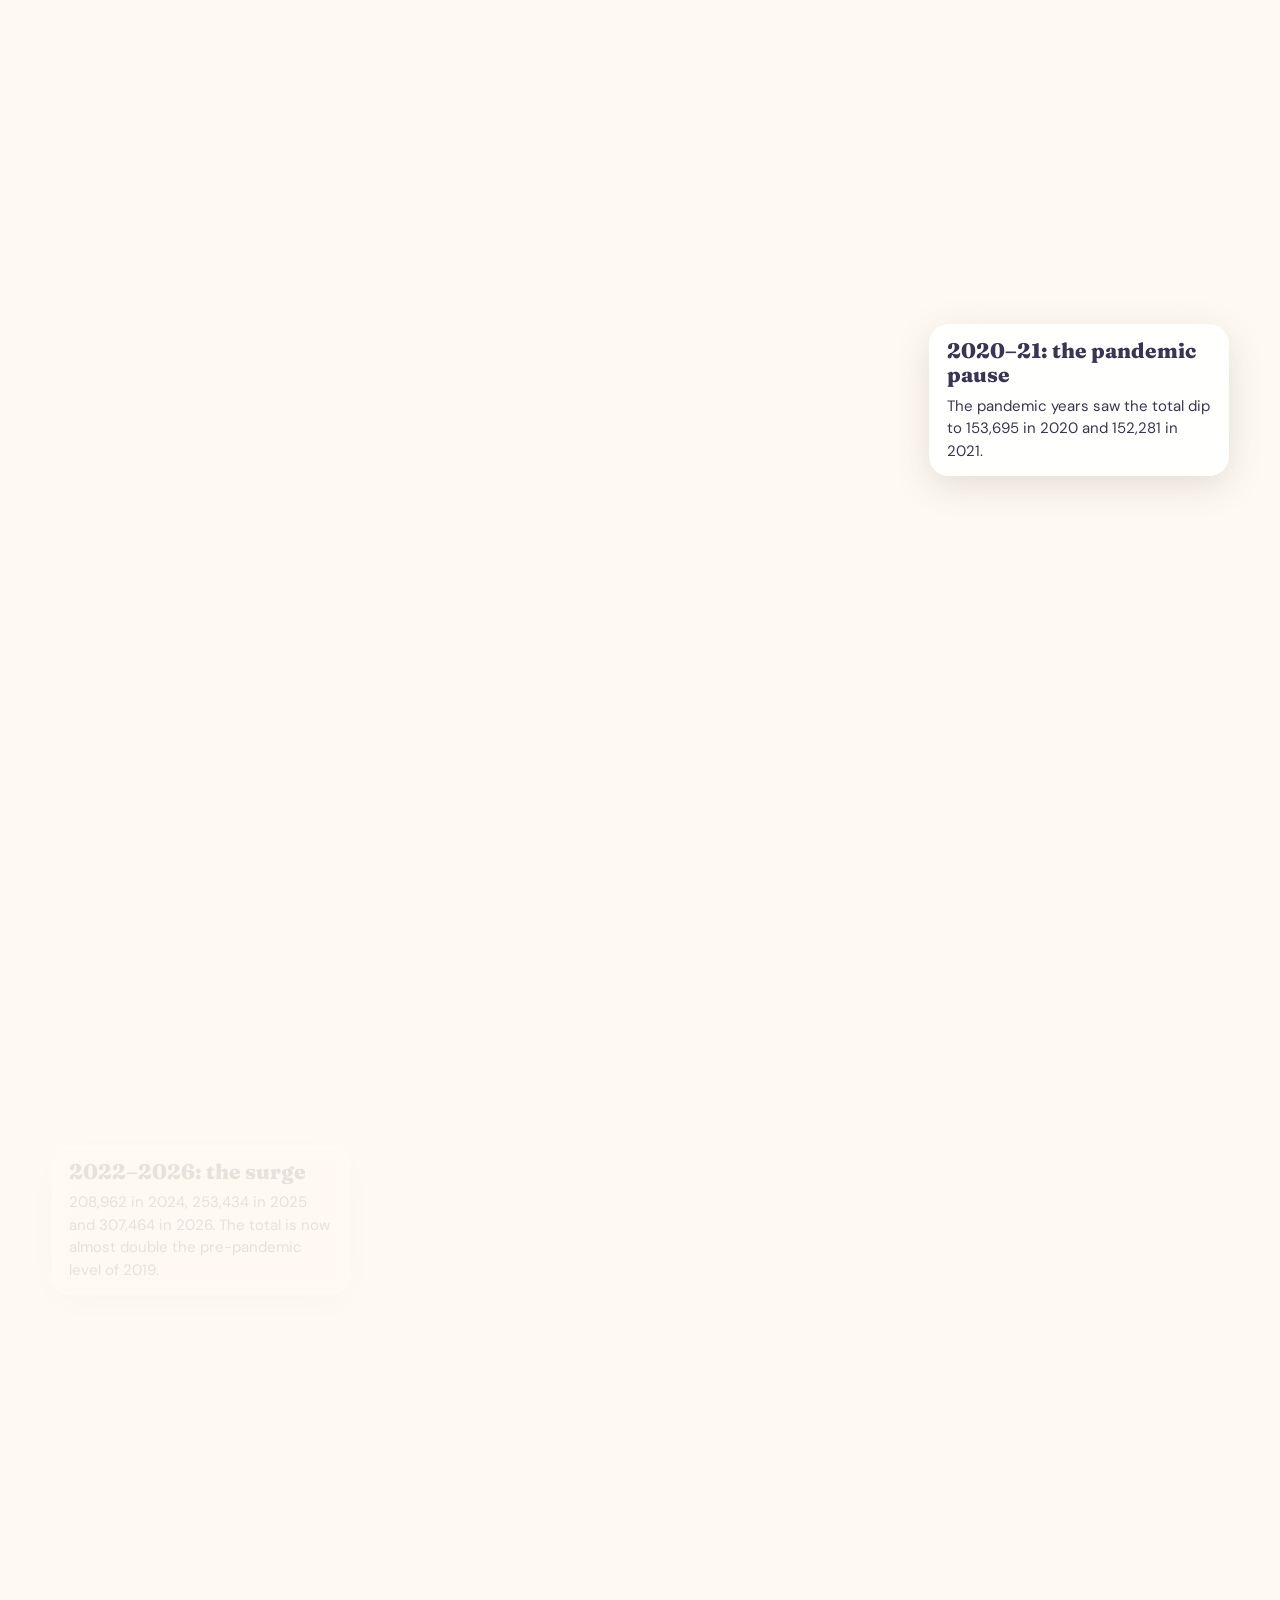
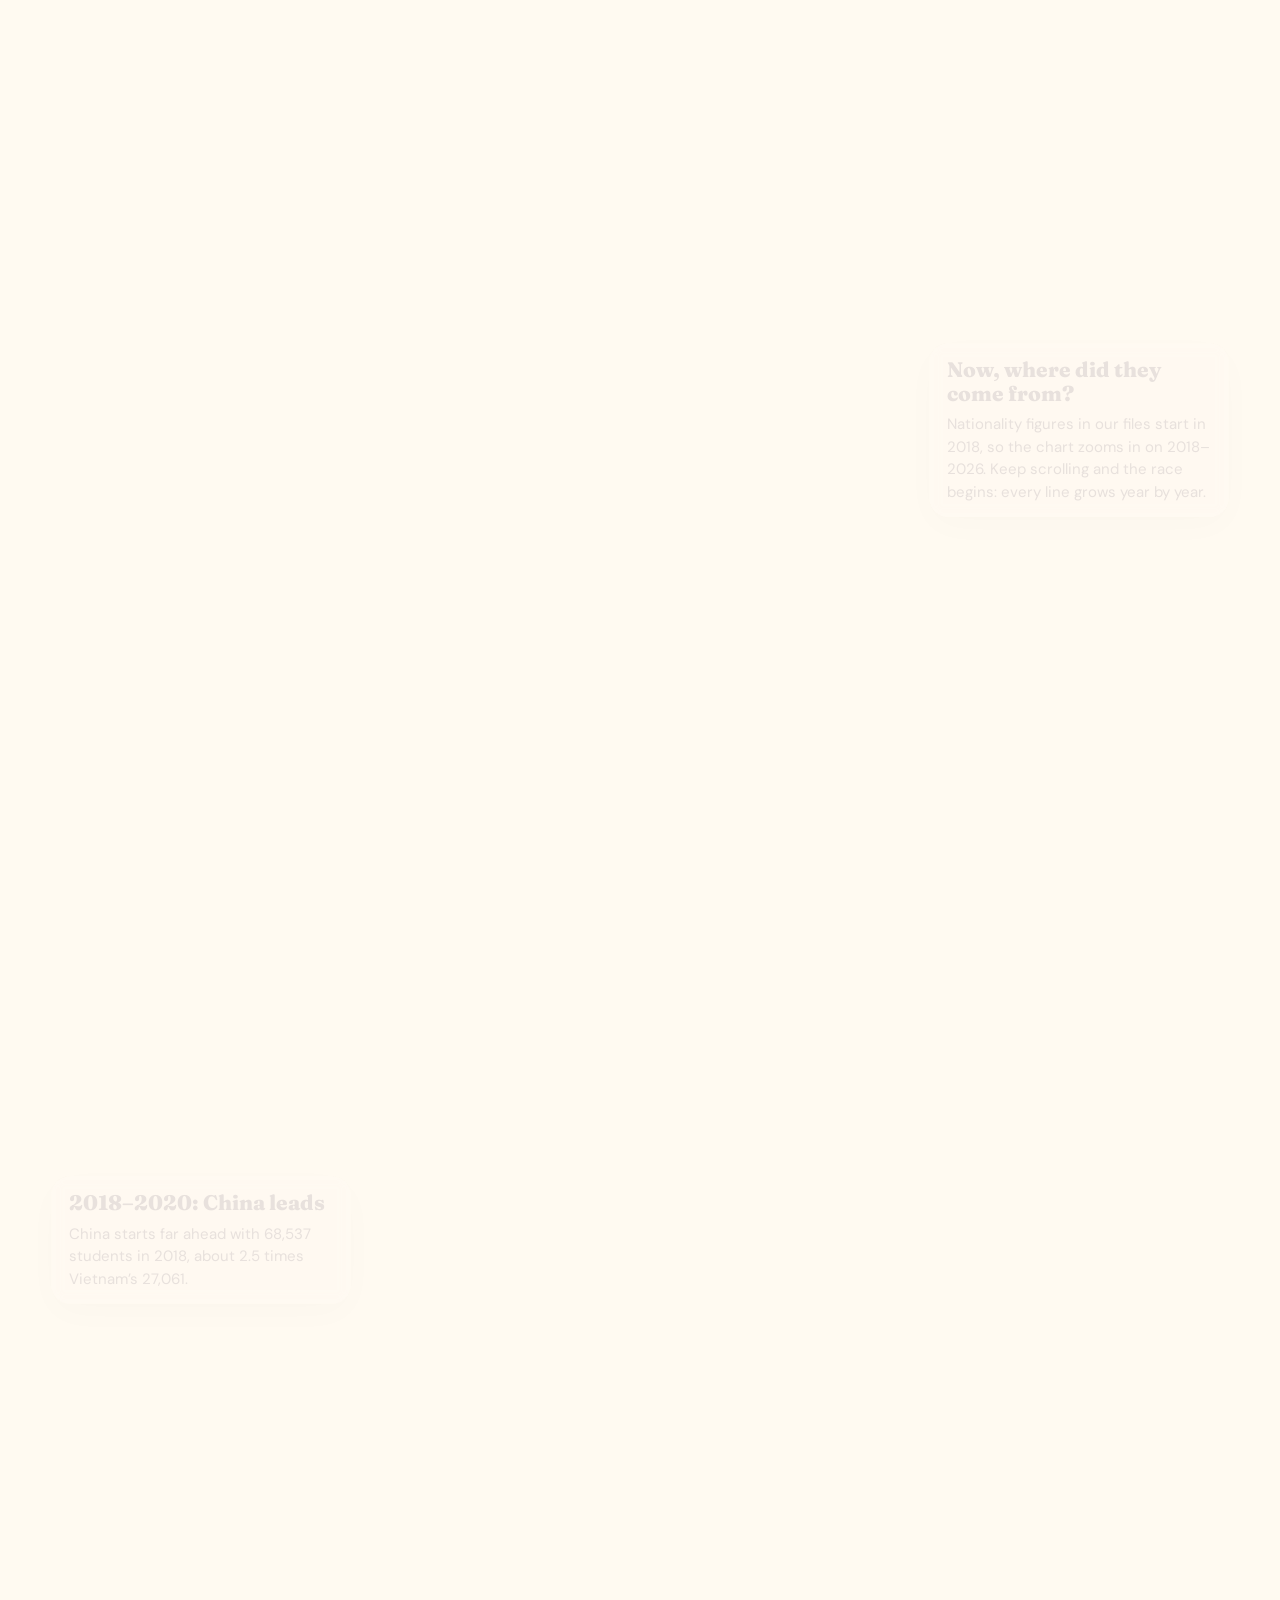
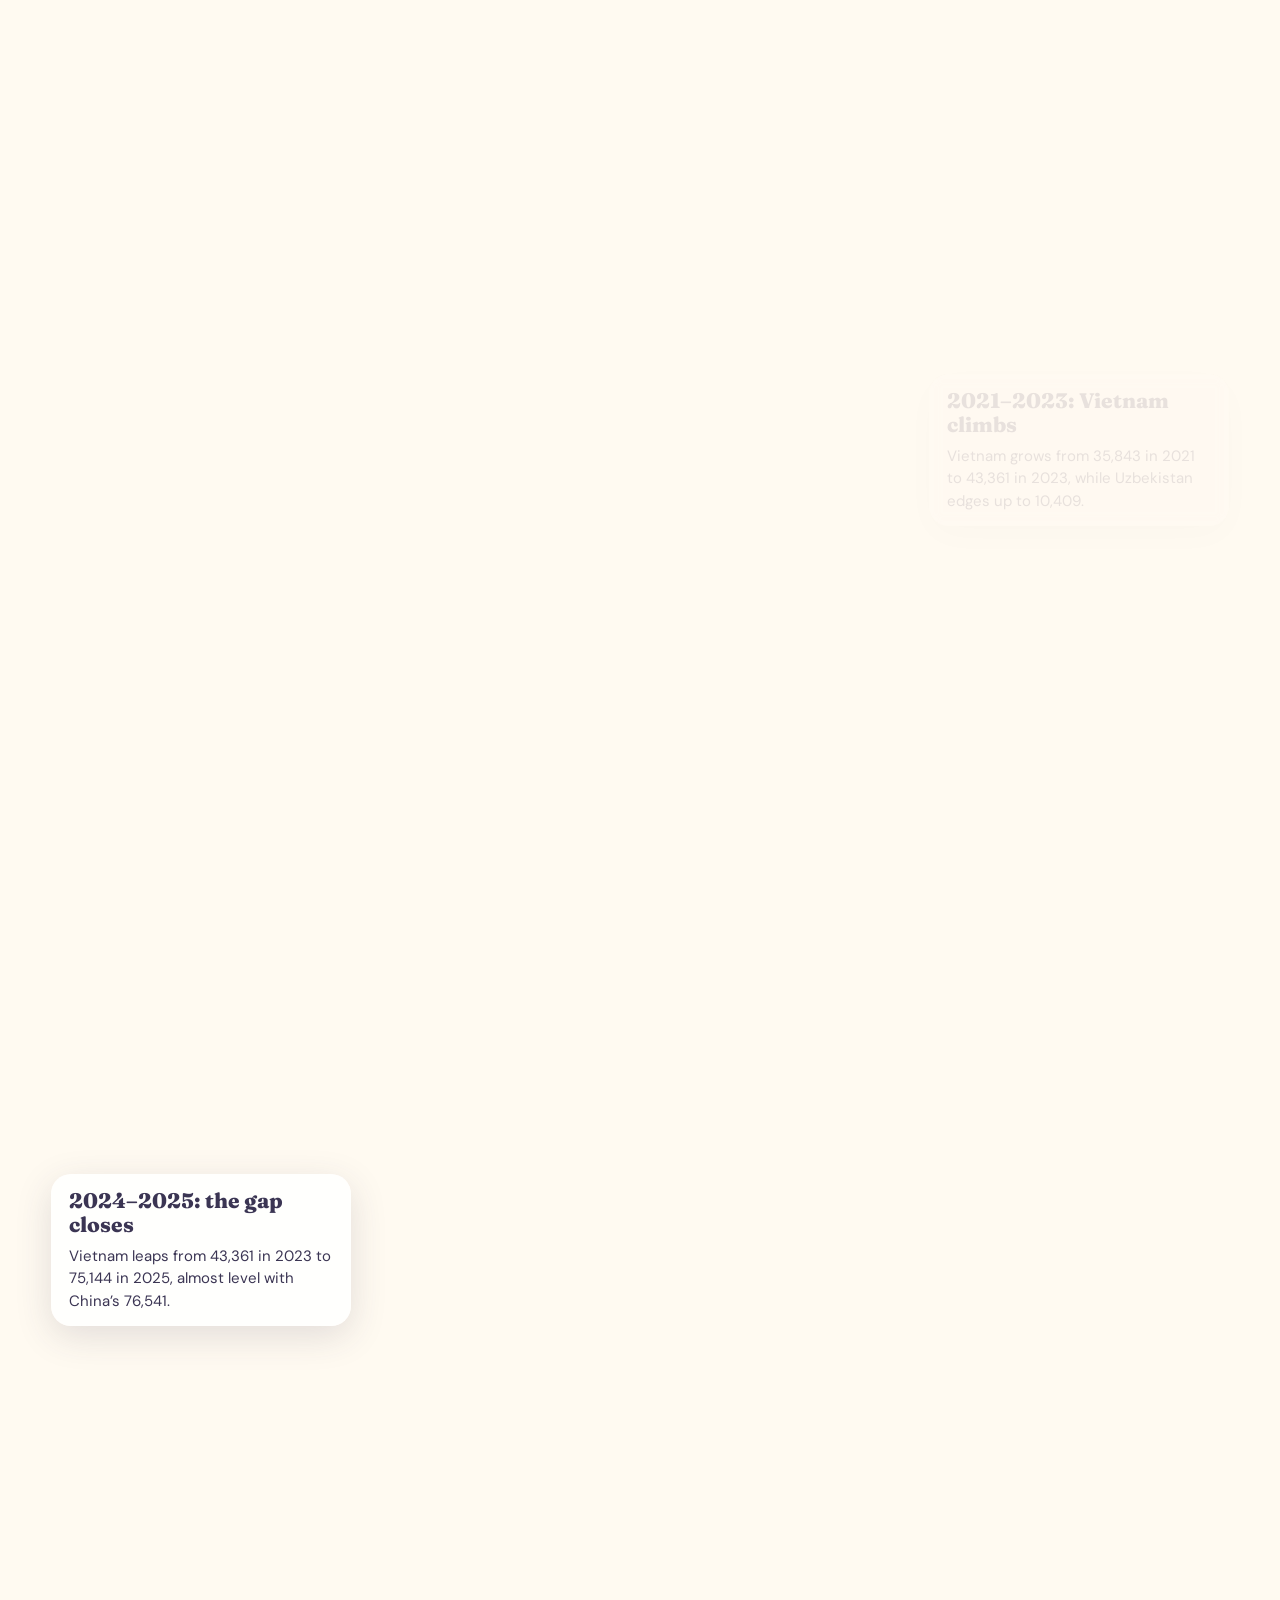
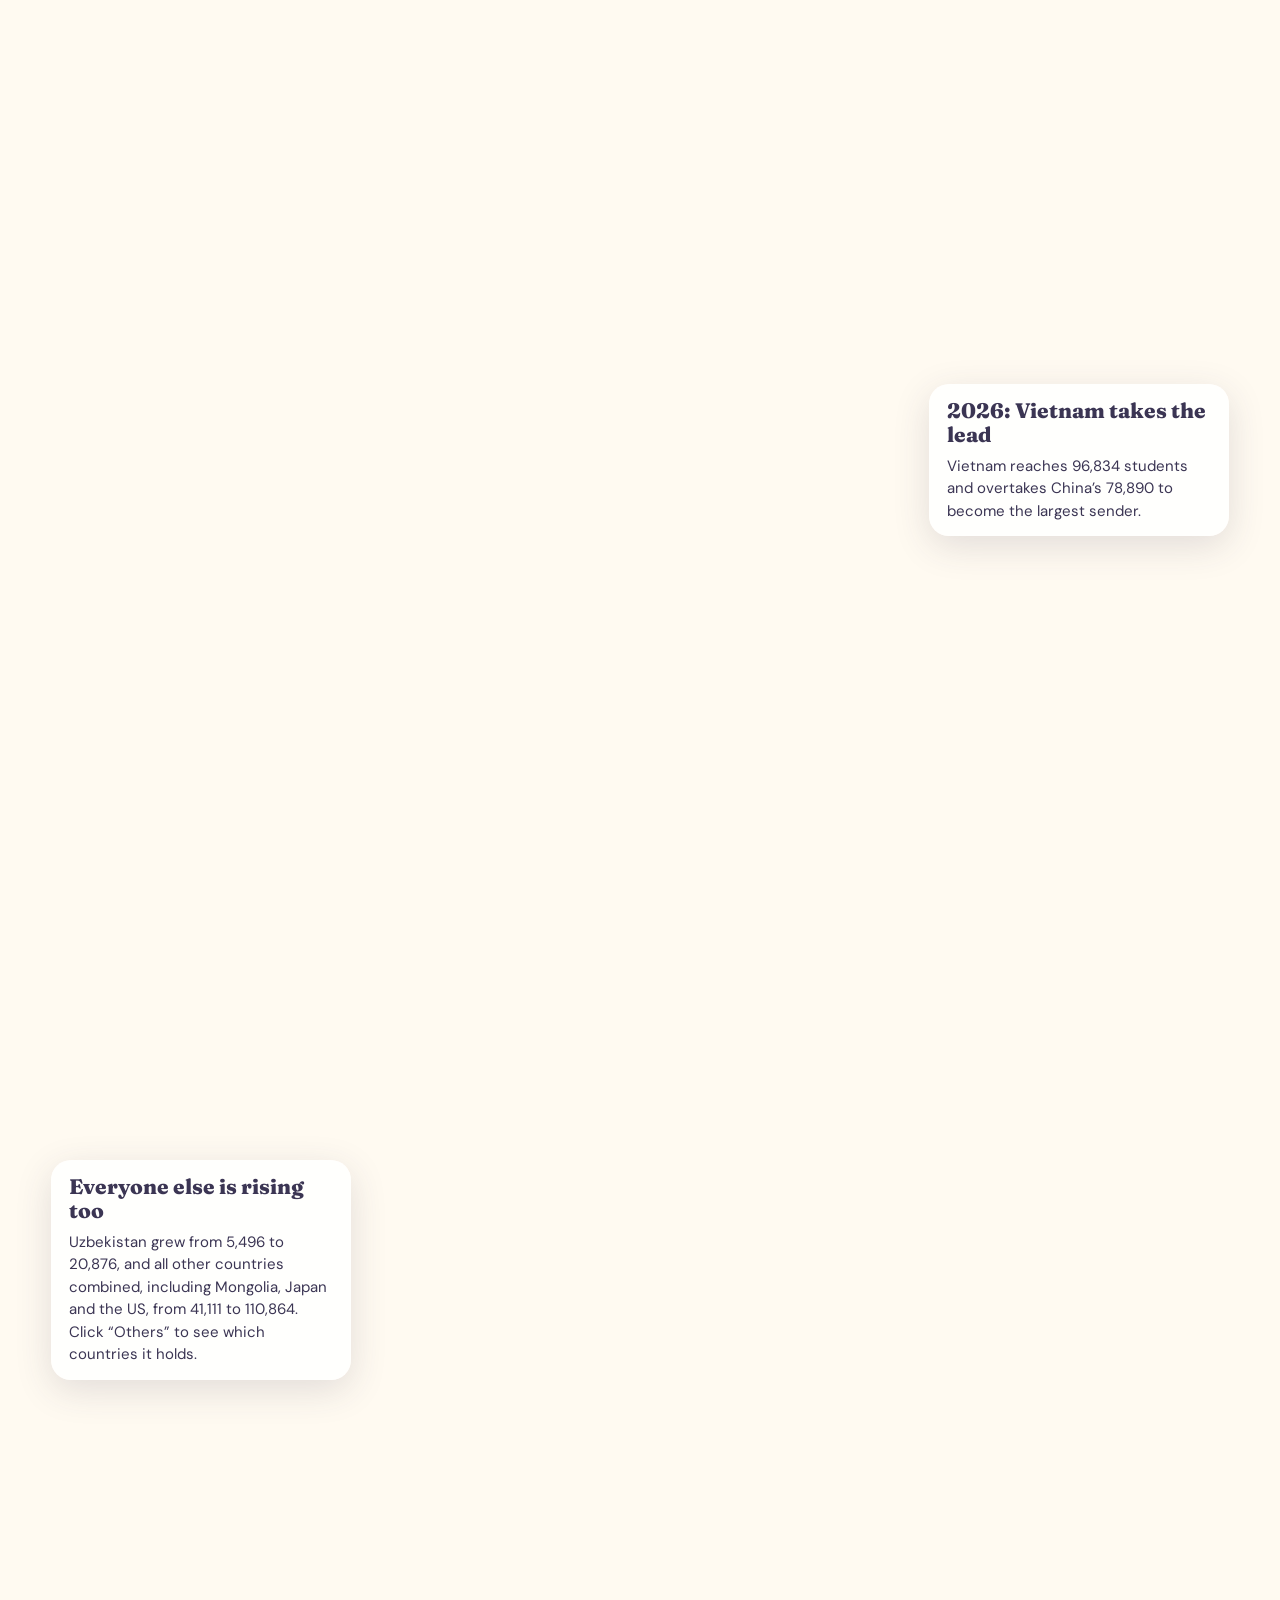
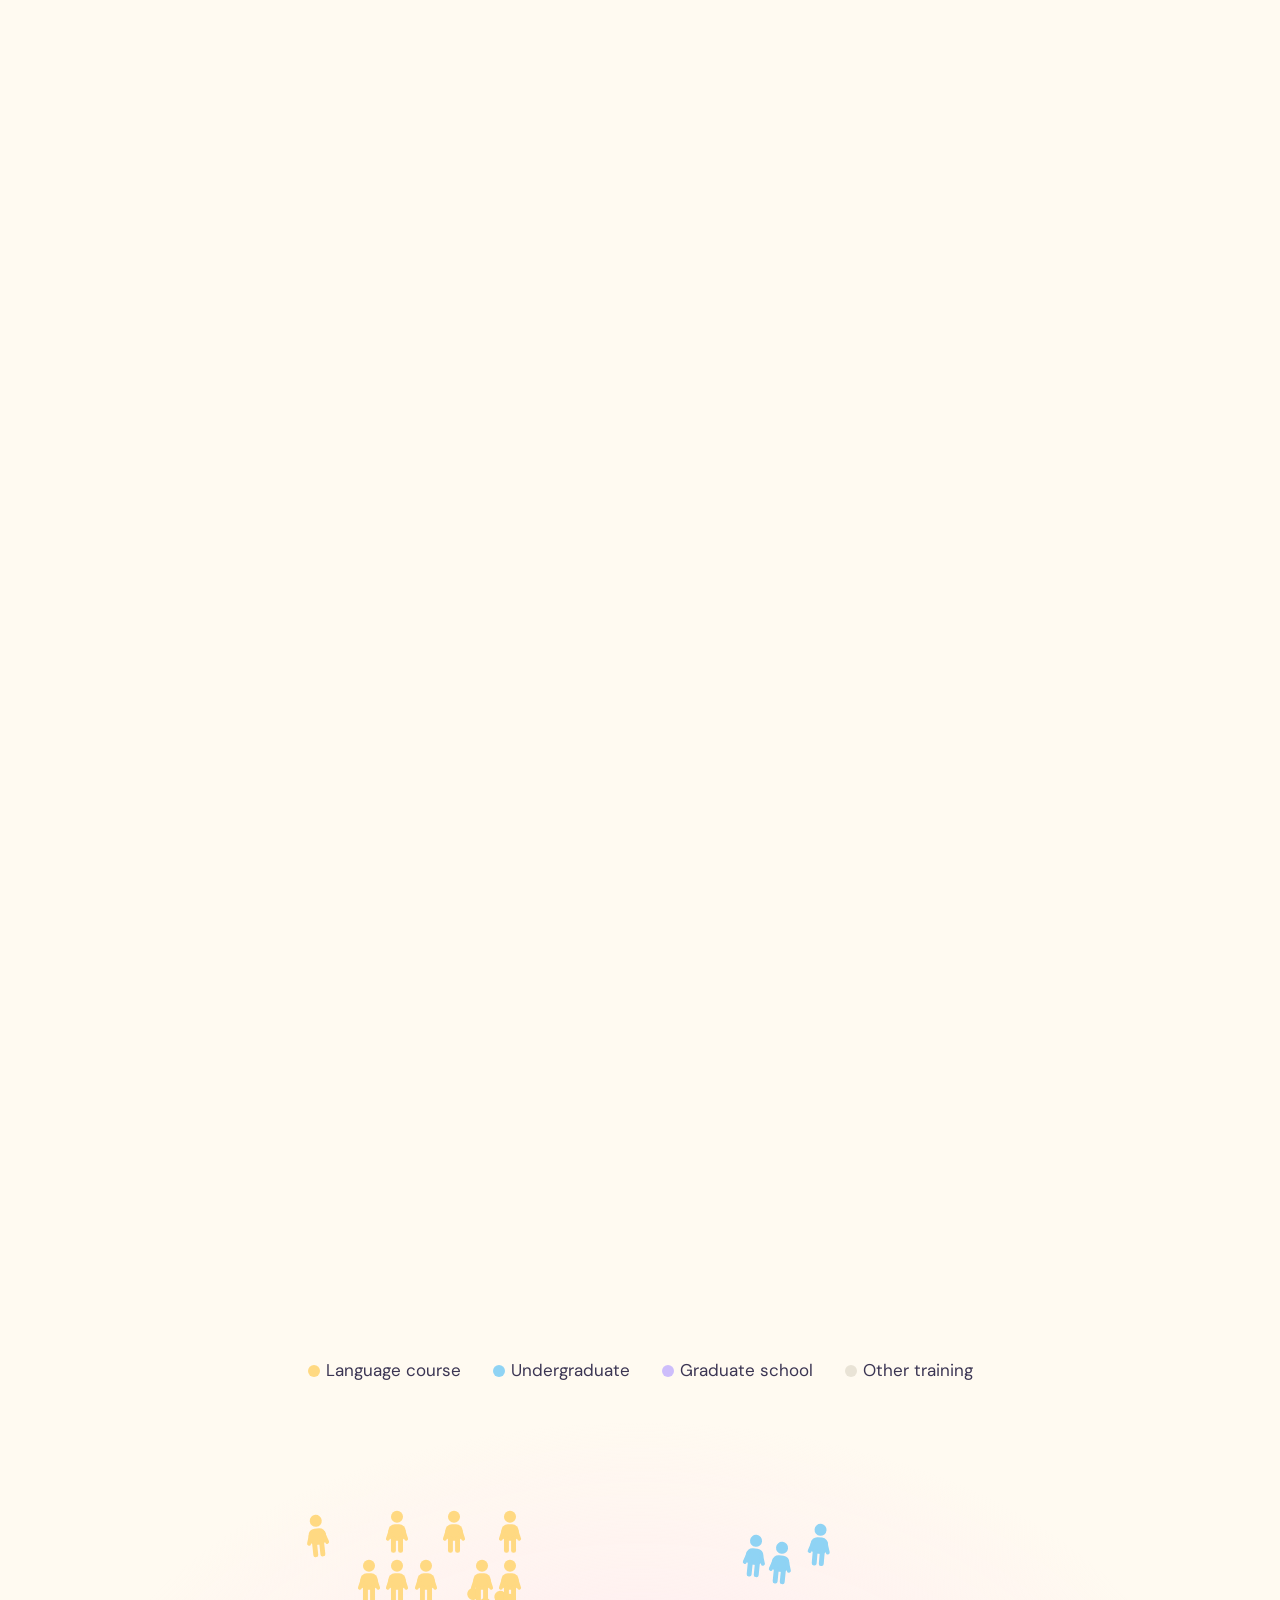
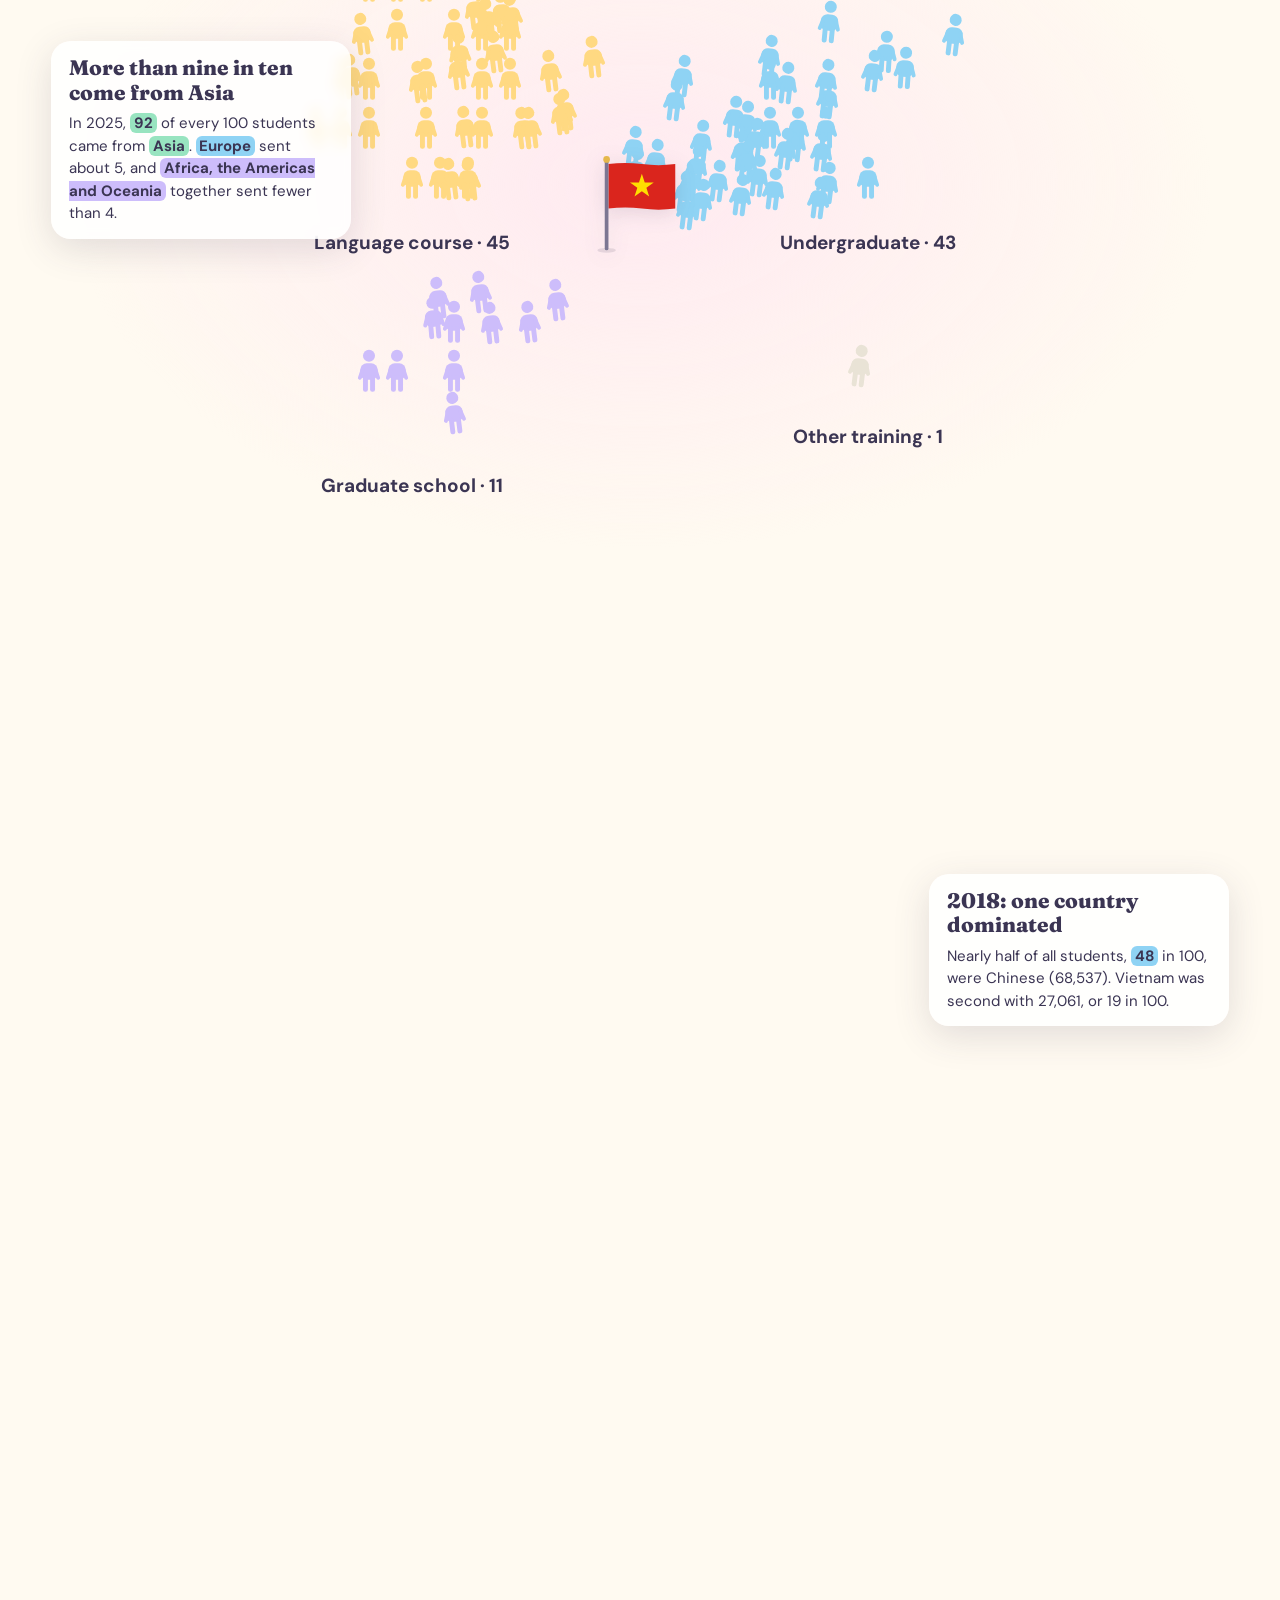
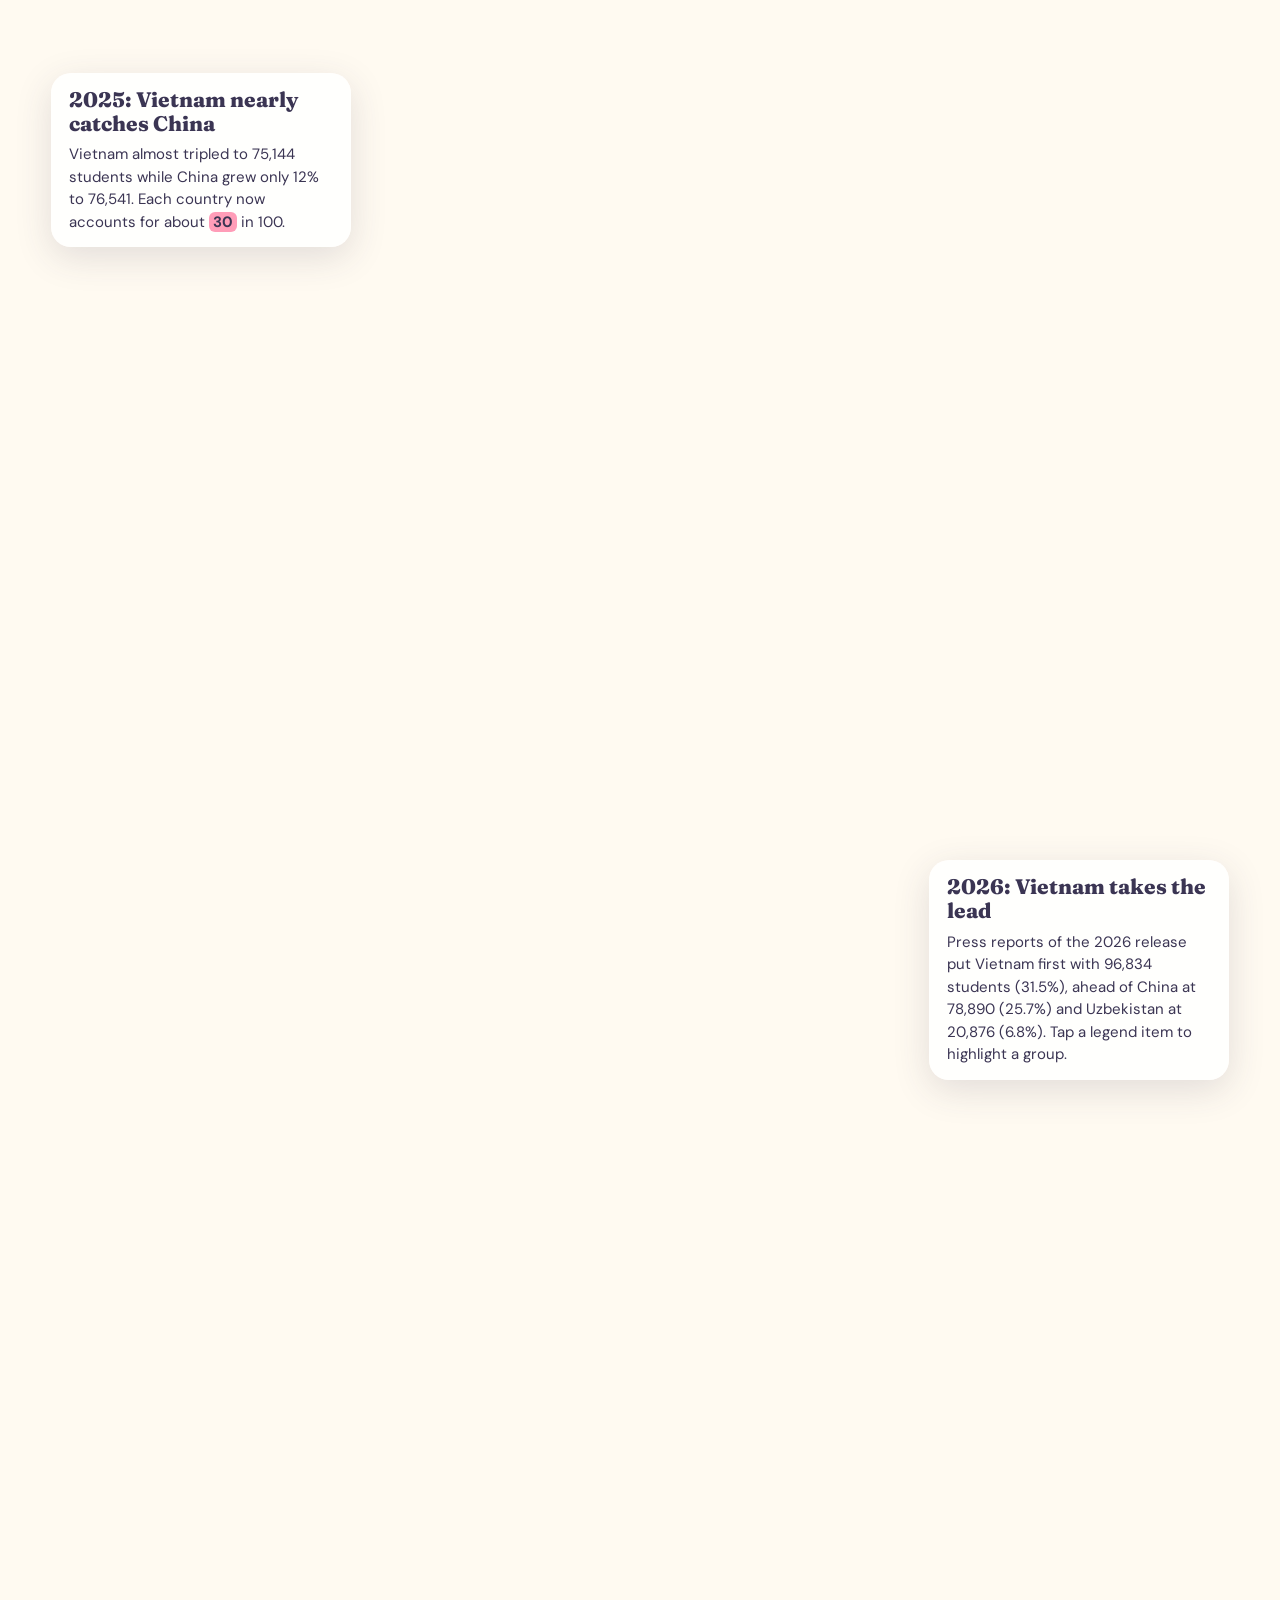
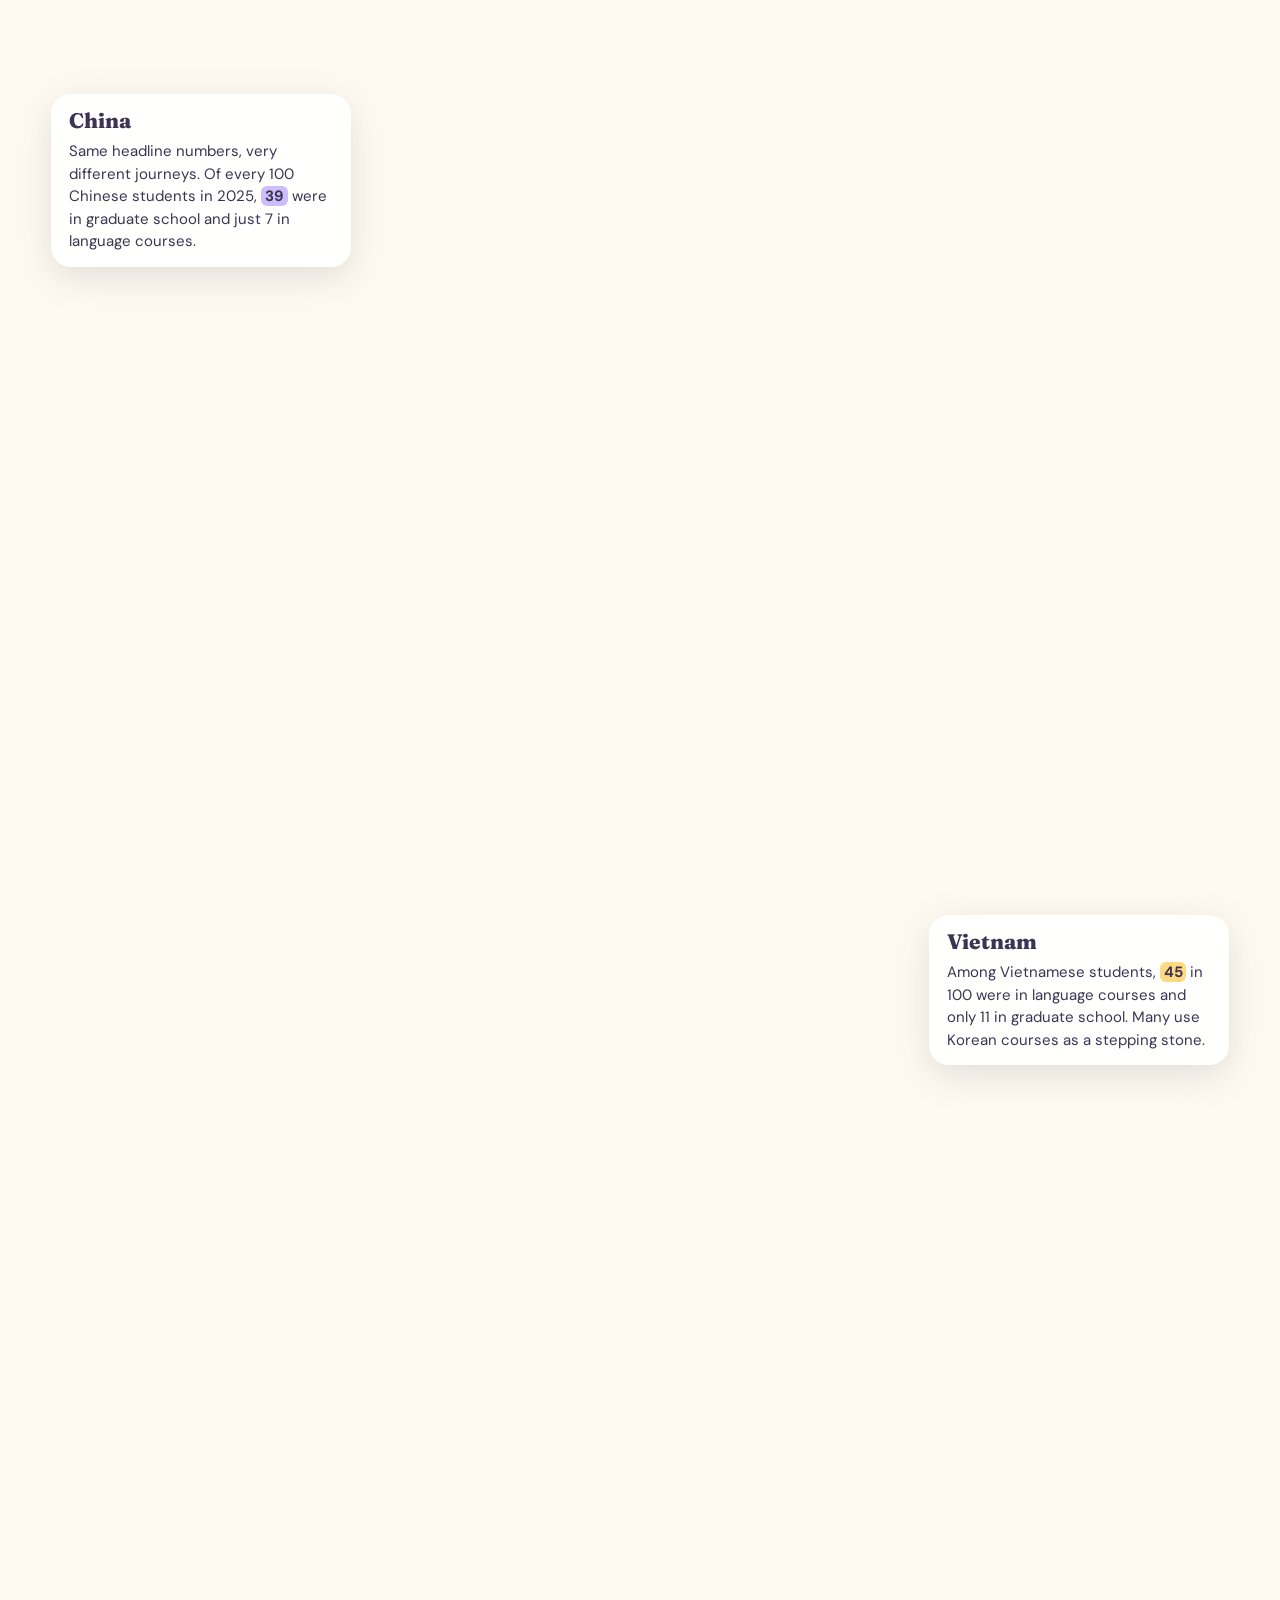
==== commit 663660c7: "Add files via upload" ====
--- a/index.html
+++ b/index.html
@@ -16,7 +16,7 @@
 
   <header>
     <h1>If Korea’s international students were a class of <mark>100</mark>…</h1>
-    <p>Each dot stands for about 3,000 of the 307,464 international students enrolled in Korean higher education in April 2026. Scroll to see who they are, where they come from and where they study.</p>
+    <p>Each person icon stands for about 3,000 of the 307,464 international students enrolled in Korean higher education in April 2026. Scroll to see who they are, where they come from and where they study.</p>
     <div class="arrow" aria-hidden="true">↓</div>
   </header>
 
@@ -52,7 +52,7 @@
   <footer>
     <h2>What comes next?</h2>
     <p>Korea passed its 300,000-student target a year ahead of schedule. The question is no longer how many students will come, but whether the country can educate and retain them.</p>
-    <p><b>Sources:</b> Ministry of Education and KEDI, international student statistics for 2025 and 2026 (provincial, degree-level and gender tables), 2025 statistics by country, university and funding type, and the historical series 1999–2024. Nationality figures for 2026 and the September 2026 policy shift come from press reports of the Ministry’s release (Korea Herald, Seoulz). The nationality chart starts in 2018 because earlier breakdowns are not in the files; “Others” means everyone except China, Vietnam and Uzbekistan, and includes Mongolia in every year because 2026 is not split further. Province boundaries come from Statistics Korea (KOSTAT, 2018) and are simplified for display. Dots are rounded to 100 and are a visual simplification; 2018 and 2025 nationality shares are from the KEDI workbook.</p>
+    <p><b>Sources:</b> Ministry of Education and KEDI, international student statistics for 2025 and 2026 (provincial, degree-level and gender tables), 2025 statistics by country, university and funding type, and the historical series 1999–2024. Nationality figures for 2026 and the September 2026 policy shift come from press reports of the Ministry’s release (Korea Herald, Seoulz). The nationality chart starts in 2018 because earlier breakdowns are not in the files; “Others” means everyone except China, Vietnam and Uzbekistan, and includes Mongolia in every year because 2026 is not split further. Province boundaries come from Statistics Korea (KOSTAT, 2018) and are simplified for display. Person icons are rounded to 100 and are a visual simplification; 2018 and 2025 nationality shares are from the KEDI workbook.</p>
   </footer>
 
   <script defer src="./js/data.js"></script>
--- a/css/styles.css
+++ b/css/styles.css
@@ -11,6 +11,12 @@
   --u: #98e4c0;
   --l: #ffd982;
   --o: #cdbdfb;
+  --v-tx: #b5385c;
+  --c-tx: #1d6f96;
+  --u-tx: #1f7a55;
+  --l-tx: #966200;
+  --o-tx: #6449b5;
+  --map-dot: #8f6fd8;
   --n: #e9e3d6;
   --g: #c3cbe0;
   --glow: #ffe9f0;
@@ -22,6 +28,12 @@
     --card: #383454e6;
     --ink: #fbf6ea;
     --mute: #bdb6d6;
+    --v-tx: #ffb0c6;
+    --c-tx: #9bd9f7;
+    --u-tx: #9be8c3;
+    --l-tx: #ffe094;
+    --o-tx: #d8ccff;
+    --map-dot: #c4a8ff;
     --n: #4a4666;
     --g: #6d6a8c;
     --glow: #3b3660;
@@ -33,6 +45,12 @@
   --card: #383454e6;
   --ink: #fbf6ea;
   --mute: #bdb6d6;
+  --v-tx: #ffb0c6;
+  --c-tx: #9bd9f7;
+  --u-tx: #9be8c3;
+  --l-tx: #ffe094;
+  --o-tx: #d8ccff;
+  --map-dot: #c4a8ff;
   --n: #4a4666;
   --g: #6d6a8c;
   --glow: #3b3660;
@@ -89,7 +107,7 @@
 }
 
 h1 {
-  font: 800 clamp(40px, 8vw, 84px)/1.02 Fraunces, Georgia, serif;
+  font: 800 clamp(40px, 8vw, 84px)/1.02 "Fraunces", Georgia, serif;
   margin: 0.3em 0;
 }
 
@@ -124,7 +142,7 @@
 }
 
 footer h2 {
-  font: 800 30px Fraunces, Georgia, serif;
+  font: 800 30px/1.2 "Fraunces", Georgia, serif;
   color: var(--ink);
 }
 
@@ -134,9 +152,6 @@
 .wrap {
   display: flex;
   flex-direction: column;
-  max-width: none;
-  margin: 0;
-  padding: 0;
 }
 
 .viz {
@@ -194,6 +209,7 @@
   font-size: 15px;
   line-height: 1.5;
   box-shadow: 0 10px 36px #3b355326;
+  -webkit-backdrop-filter: blur(6px);
   backdrop-filter: blur(6px);
   opacity: 0.12;
   transform: translateY(10px);
@@ -206,7 +222,7 @@
 }
 
 .step h2 {
-  font: 800 21px/1.15 Fraunces, Georgia, serif;
+  font: 800 21px/1.15 "Fraunces", Georgia, serif;
   margin: 0 0 0.4em;
 }
 
@@ -314,13 +330,8 @@
   grid-area: 1 / 1;
   width: 100%;
   max-height: 72vh;
+  height: auto;
   transition: opacity 0.8s, transform 0.8s;
-}
-
-.tl {
-  width: min(96%, 960px);
-  max-height: 72vh;
-  height: auto;
 }
 
 .seg {
@@ -334,7 +345,7 @@
 
 .tl text {
   fill: var(--mute);
-  font: 12px "DM Sans", sans-serif;
+  font: 12px "DM Sans", system-ui, sans-serif;
 }
 
 .tl .tv {
@@ -363,12 +374,12 @@
   pointer-events: auto;
 }
 
-.lg {
+#chart2 .lg {
   transition: opacity 0.5s;
 }
 
 #yr {
-  font: 800 70px Fraunces, Georgia, serif;
+  font: 800 70px "Fraunces", Georgia, serif;
   fill: var(--ink);
   opacity: 0.1;
 }
@@ -398,7 +409,9 @@
   gap: 6px;
   padding: 6vh 4vw 4vh;
   text-align: center;
+  background: var(--bg);
   background: color-mix(in srgb, var(--bg) 94%, transparent);
+  -webkit-backdrop-filter: blur(4px);
   backdrop-filter: blur(4px);
 }
 
@@ -407,7 +420,7 @@
 }
 
 .drill h3 {
-  font: 800 clamp(20px, 2.4vw, 28px) Fraunces, Georgia, serif;
+  font: 800 clamp(20px, 2.4vw, 28px)/1.15 "Fraunces", Georgia, serif;
   margin: 0;
 }
 
@@ -495,7 +508,7 @@
 }
 
 .mt {
-  font: 600 8.5px "DM Sans", sans-serif;
+  font: 600 8.5px "DM Sans", system-ui, sans-serif;
   fill: #3b3553;
   pointer-events: none;
   text-anchor: middle;
@@ -507,7 +520,7 @@
 }
 
 .mo {
-  font: 700 9.5px "DM Sans", sans-serif;
+  font: 700 9.5px "DM Sans", system-ui, sans-serif;
   fill: var(--ink);
 }
 
@@ -546,11 +559,9 @@
   color: var(--n);
   transform: translate(-50%, -50%) scale(var(--s, 1));
   transition:
-    left 1.1s cubic-bezier(0.3, 0.7, 0.2, 1),
-    top 1.1s cubic-bezier(0.3, 0.7, 0.2, 1),
-    color 0.6s,
-    opacity 0.5s,
-    transform 0.6s;
+    color 0.6s ease,
+    opacity 0.5s ease,
+    transform 0.6s ease;
   pointer-events: none;
   z-index: 2;
 }
@@ -569,13 +580,15 @@
   display: block;
   fill: currentColor;
   overflow: visible;
-}
-
-.dot .lg {
-  transform-box: fill-box;
-  transform-origin: 50% 0;
-}
-
+  transform-origin: 50% 85%;
+  transition: transform 0.15s ease-out;
+}
+
+.dot.walk svg {
+  transform: rotate(var(--lean, 0deg));
+}
+
+.dot .lg,
 .dot .am {
   transform-box: fill-box;
   transform-origin: 50% 0;
@@ -590,58 +603,58 @@
 }
 
 .walk .lg.l {
-  animation: swing-left 0.46s ease-in-out infinite;
+  animation: swing-left var(--step, 0.36s) ease-in-out infinite;
   animation-delay: var(--ph, 0s);
 }
 
 .walk .lg.r {
-  animation: swing-right 0.46s ease-in-out infinite;
+  animation: swing-right var(--step, 0.36s) ease-in-out infinite;
   animation-delay: var(--ph, 0s);
 }
 
 .walk .bob {
-  animation: bob 0.23s ease-in-out infinite;
+  animation: bob calc(var(--step, 0.36s) / 2) ease-in-out infinite;
   animation-delay: var(--ph, 0s);
 }
 
 .walk .am.a1 {
-  animation: swing-arm-1 0.46s ease-in-out infinite;
+  animation: swing-arm-1 var(--step, 0.36s) ease-in-out infinite;
   animation-delay: var(--ph, 0s);
 }
 
 .walk .am.a2 {
-  animation: swing-arm-2 0.46s ease-in-out infinite;
+  animation: swing-arm-2 var(--step, 0.36s) ease-in-out infinite;
   animation-delay: var(--ph, 0s);
 }
 
 @keyframes swing-left {
-  0%, 100% { transform: rotate(-26deg); }
-  50% { transform: rotate(26deg); }
+  0%, 100% { transform: rotate(-34deg); }
+  50% { transform: rotate(34deg); }
 }
 
 @keyframes swing-right {
-  0%, 100% { transform: rotate(26deg); }
-  50% { transform: rotate(-26deg); }
+  0%, 100% { transform: rotate(34deg); }
+  50% { transform: rotate(-34deg); }
 }
 
 @keyframes bob {
-  50% { transform: translateY(-1.2px); }
+  50% { transform: translateY(-2.2px); }
 }
 
 @keyframes swing-arm-1 {
-  0%, 100% { transform: rotate(30deg); }
-  50% { transform: rotate(6deg); }
+  0%, 100% { transform: rotate(38deg); }
+  50% { transform: rotate(-16deg); }
 }
 
 @keyframes swing-arm-2 {
-  0%, 100% { transform: rotate(-6deg); }
-  50% { transform: rotate(-30deg); }
+  0%, 100% { transform: rotate(16deg); }
+  50% { transform: rotate(-38deg); }
 }
 
 .gl {
   position: absolute;
   transform: translate(-50%, 0);
-  font: 700 clamp(13px, 1.5vw, 19px) "DM Sans", sans-serif;
+  font: 700 clamp(13px, 1.5vw, 19px) "DM Sans", system-ui, sans-serif;
   text-align: center;
   white-space: nowrap;
   opacity: 0;
@@ -649,6 +662,45 @@
   z-index: 3;
   pointer-events: none;
   color: var(--ink);
+}
+
+.flag-box {
+  position: absolute;
+  left: 50%;
+  top: 50%;
+  width: 12%;
+  transform: translate(-50%, -50%) scale(0.9);
+  opacity: 0;
+  pointer-events: none;
+  z-index: 3;
+  transition: opacity 0.5s ease, transform 0.5s ease;
+}
+
+.flag-box.show {
+  opacity: 1;
+  transform: translate(-50%, -50%) scale(1);
+}
+
+.flag-box svg {
+  width: 100%;
+  height: auto;
+  display: block;
+  overflow: visible;
+  filter: drop-shadow(0 4px 10px #3b355322);
+}
+
+.flag-box .flag-cloth {
+  transform-origin: 16px 38px;
+  animation: flag-wave 2.8s ease-in-out infinite;
+}
+
+@keyframes flag-wave {
+  0%, 100% {
+    transform: skewY(-2.4deg) scaleX(0.985) rotate(-0.8deg);
+  }
+  50% {
+    transform: skewY(2.6deg) scaleX(1.015) rotate(1deg);
+  }
 }
 
 /* ==========================================================================
@@ -661,6 +713,11 @@
   width: min(94%, 760px);
 }
 
+.bars.cmp {
+  gap: 14px;
+  padding-top: 16px;
+}
+
 .bars.show {
   display: flex;
 }
@@ -669,6 +726,10 @@
   display: flex;
   align-items: center;
   gap: 8px;
+}
+
+.row.has-desc {
+  align-items: flex-start;
 }
 
 .lab {
@@ -680,13 +741,55 @@
   line-height: 1.2;
 }
 
+.row.has-desc .lab {
+  padding-top: 6px;
+}
+
+.bars.cmp .row.has-desc .lab {
+  padding-top: 8px;
+}
+
+.track-col {
+  flex: 1;
+  min-width: 0;
+  display: flex;
+  flex-direction: column;
+  gap: 4px;
+}
+
+.pair {
+  position: relative;
+  display: flex;
+  flex-direction: column;
+  gap: 3px;
+}
+
+.base-line {
+  position: absolute;
+  top: -4px;
+  bottom: -4px;
+  border-left: 1.5px dashed var(--mute);
+  border-left-color: color-mix(in srgb, var(--mute) 55%, transparent);
+  pointer-events: none;
+  z-index: 1;
+}
+
+.base-tag {
+  position: absolute;
+  bottom: calc(100% + 3px);
+  left: 0;
+  transform: translateX(-50%);
+  font: 700 11px/1 "DM Sans", system-ui, sans-serif;
+  color: var(--mute);
+  white-space: nowrap;
+}
+
 .track {
   position: relative;
   flex: 1;
   display: flex;
   align-items: center;
   gap: 8px;
-  container-type: inline-size;
 }
 
 .bar {
@@ -694,18 +797,25 @@
   border-radius: 8px;
   width: 0;
   flex: none;
-  overflow: hidden;
   transition: width 1.1s cubic-bezier(0.2, 0.8, 0.2, 1);
 }
 
-.bd {
-  display: block;
-  width: calc(var(--w) * 1cqw);
-  padding: 5px 10px;
-  font-size: 12px;
-  line-height: 1.25;
-  color: #4a2a9e;
-  opacity: 0.78;
+.bars.cmp .bar {
+  height: 22px;
+  border-radius: 6px;
+}
+
+.bars.cmp .bar-prev {
+  height: 8px;
+  border-radius: 4px;
+  background: var(--g);
+  opacity: 0.75;
+  transition: width 0.6s cubic-bezier(0.2, 0.8, 0.2, 1);
+}
+
+.bd-out {
+  font-size: 12.5px;
+  line-height: 1.3;
   font-weight: 600;
 }
 
@@ -726,9 +836,7 @@
     width: min(100%, calc(52vh * 1.161));
   }
 
-  .tl,
   .cw > svg {
-    width: 100%;
     max-height: 50vh;
   }
 
@@ -763,8 +871,25 @@
     gap: 7px;
   }
 
+  .bars.cmp {
+    gap: 9px;
+    padding-top: 14px;
+  }
+
   .bar {
     height: 20px;
+  }
+
+  .bars.cmp .bar {
+    height: 15px;
+  }
+
+  .bars.cmp .bar-prev {
+    height: 6px;
+  }
+
+  .base-tag {
+    font-size: 10px;
   }
 
   .lab {
@@ -776,9 +901,16 @@
     font-size: 12px;
   }
 
-  .bd {
-    font-size: 10.5px;
-    padding: 3px 6px;
+  .row.has-desc .lab {
+    padding-top: 3px;
+  }
+
+  .bars.cmp .row.has-desc .lab {
+    padding-top: 4px;
+  }
+
+  .bd-out {
+    font-size: 11px;
   }
 
   .drill {
@@ -808,16 +940,29 @@
 @media (prefers-reduced-motion: reduce) {
   .arrow,
   .legend .pulse,
+  .flag-box .flag-cloth,
   .walk .lg,
   .walk .bob,
   .walk .am {
     animation: none;
   }
 
+  .dot.walk svg {
+    transform: none;
+  }
+
   .dot,
+  .dot svg,
+  .flag-box,
   .bar,
+  .bars.cmp .bar-prev,
   .step .box,
-  .cw > svg {
+  .cw > svg,
+  .gl,
+  .prov,
+  .seg,
+  #chart2 .lg {
     transition-duration: 0.01ms !important;
-  }
-}
+    transition-delay: 0ms !important;
+  }
+}
